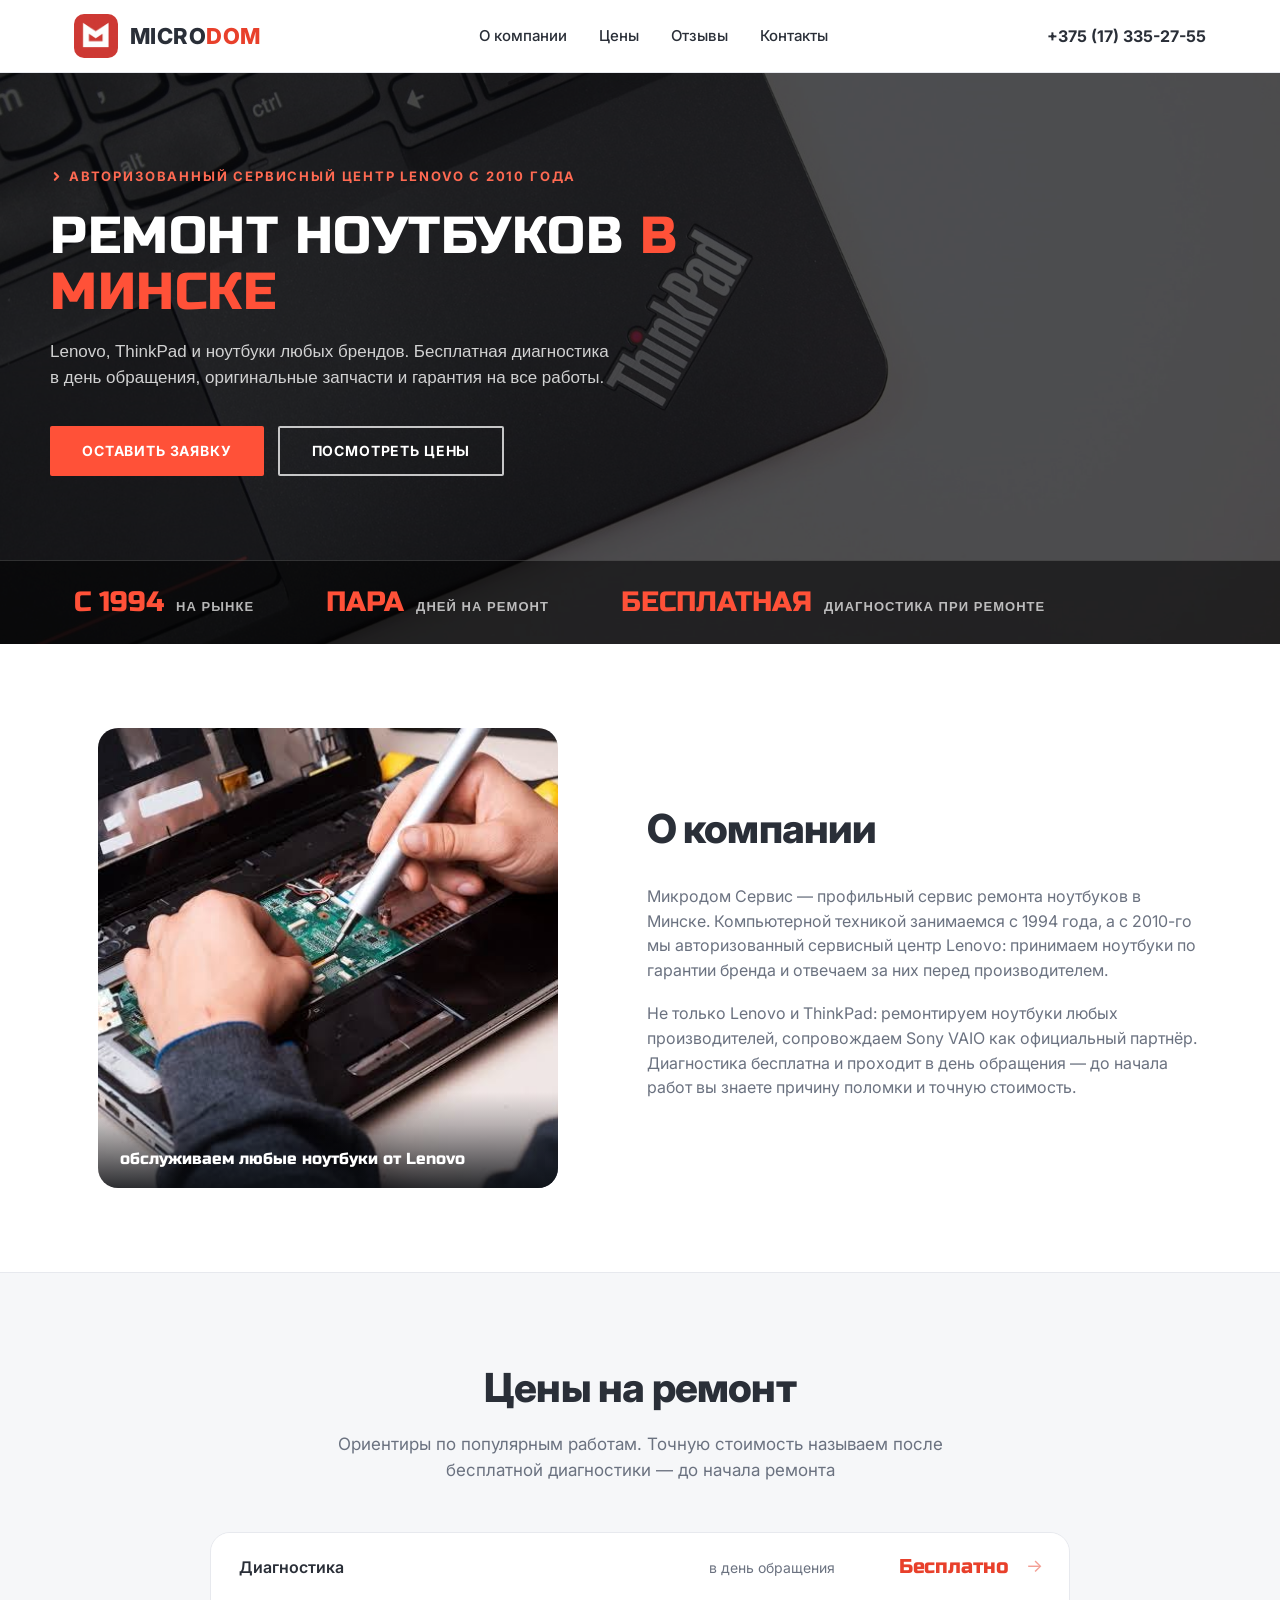
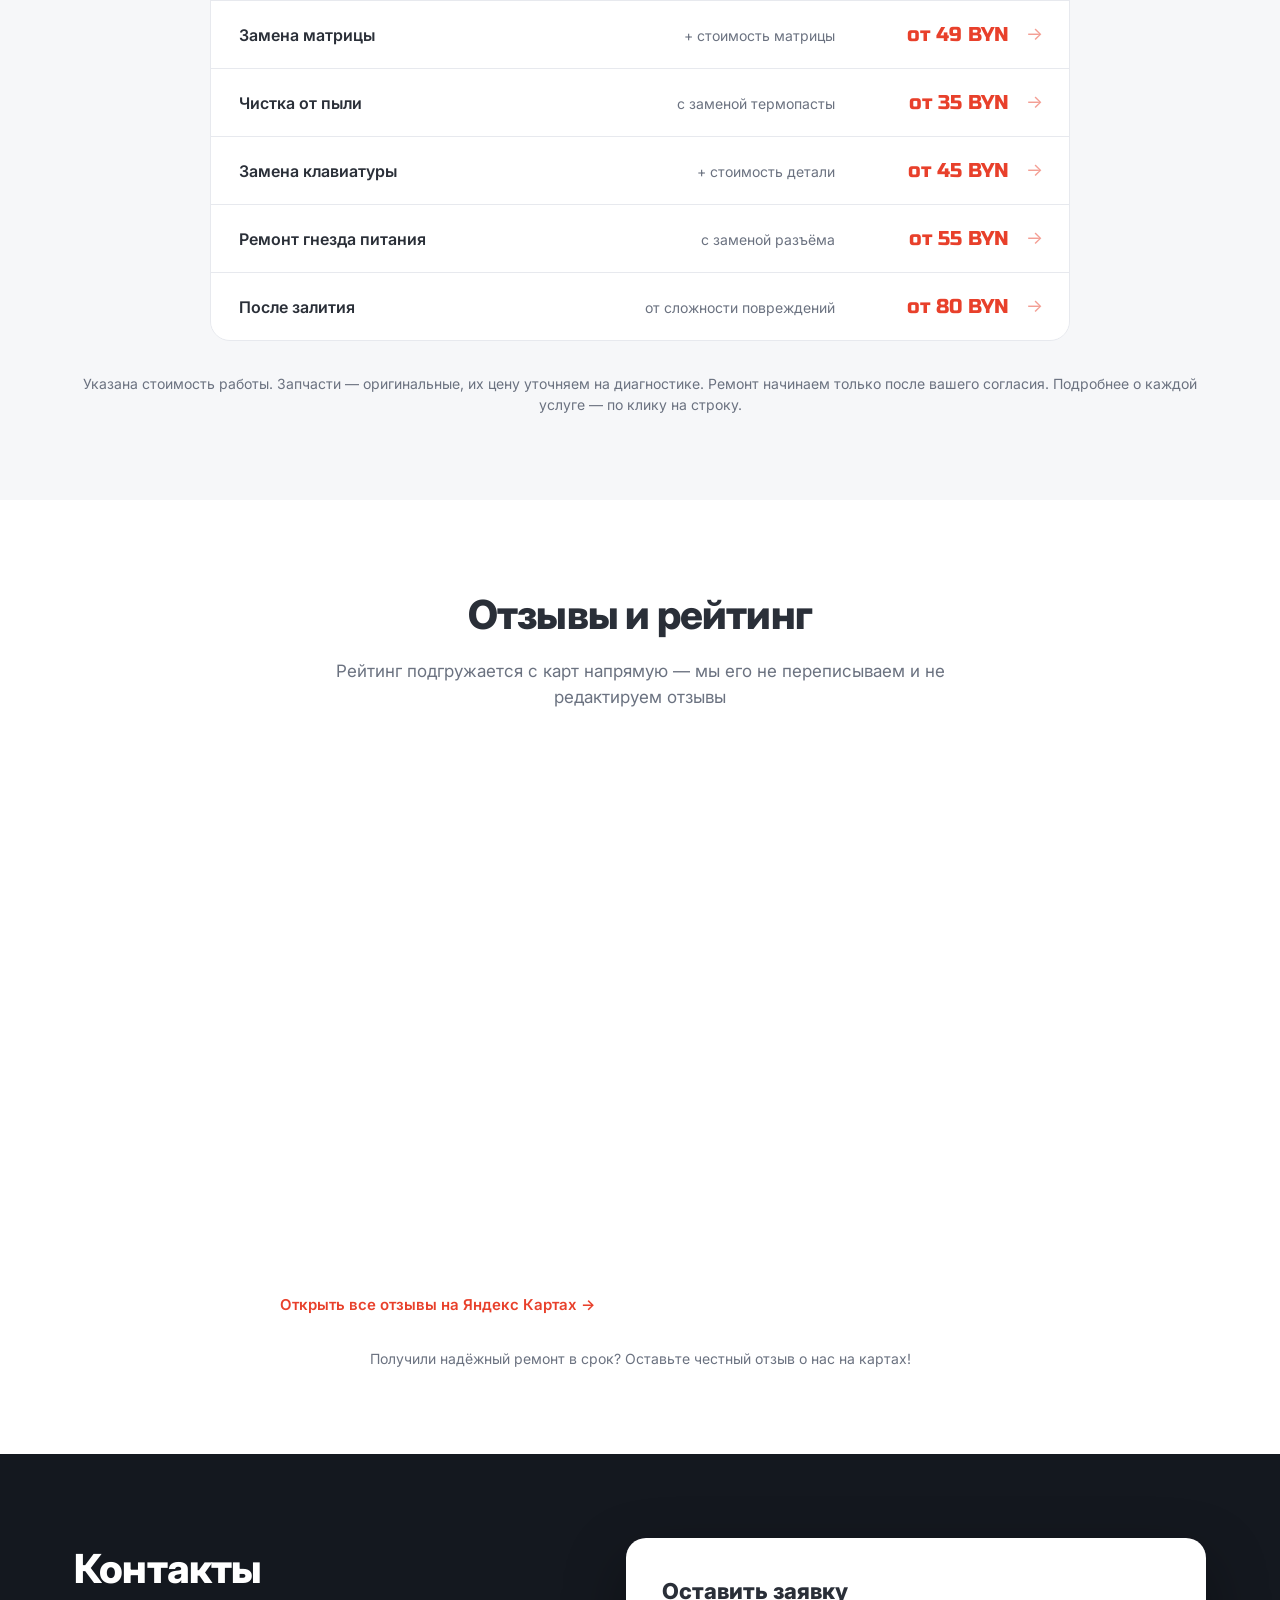
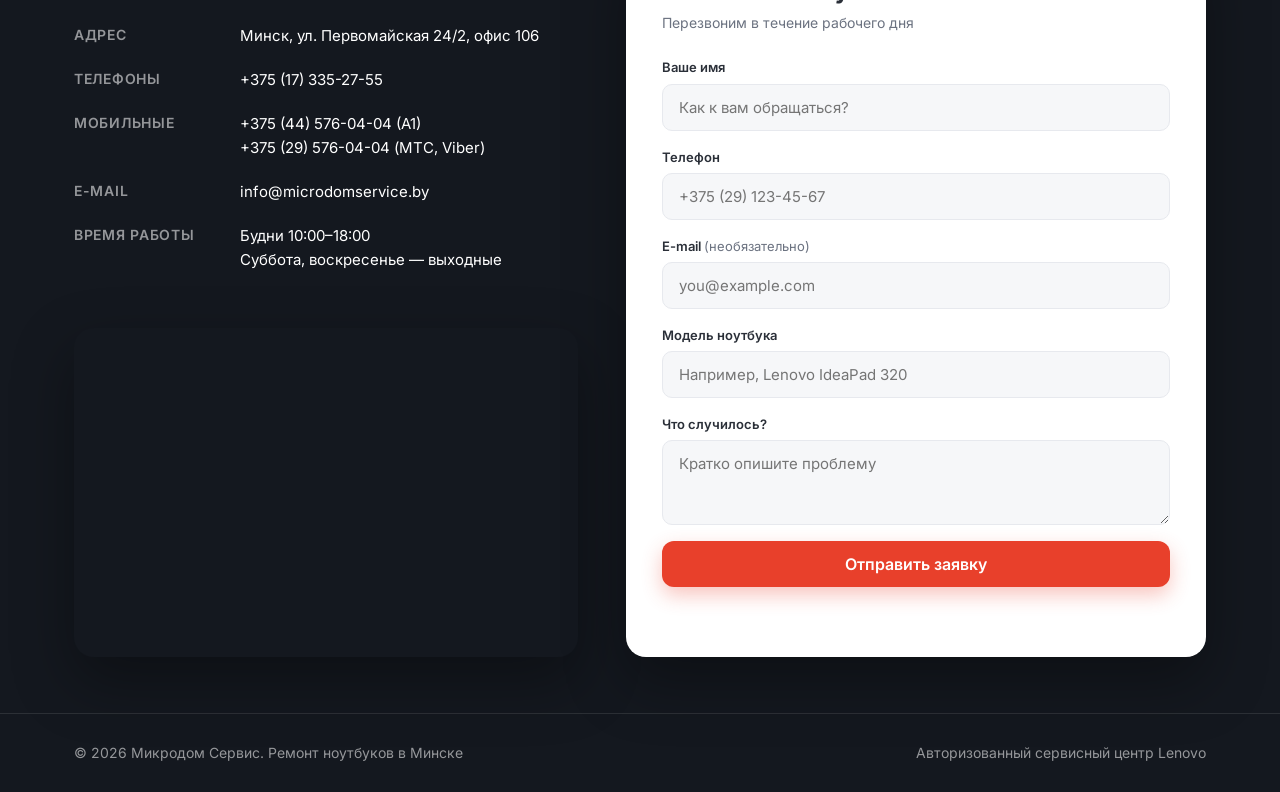
==== index.html @ 8d8ea980 "+" ====
<!DOCTYPE html>
<html lang="ru">
<head>
  <meta charset="UTF-8">
  <meta name="viewport" content="width=device-width, initial-scale=1.0">
  <link rel="icon" type="image/png" href="assets/favicon.png">
  <link rel="apple-touch-icon" href="assets/apple-touch-icon.png">
  <meta name="theme-color" content="#ffffff" media="(prefers-color-scheme: light)">
  <meta name="theme-color" content="#0d1117" media="(prefers-color-scheme: dark)">
  <title>Микродом Сервис — ремонт ноутбуков в Минске</title>
  <meta name="description" content="Ремонт ноутбуков Lenovo, ThinkPad и других брендов в Минске. Бесплатная диагностика, оригинальные запчасти, гарантия. Авторизованный сервисный центр с 1994 года.">
  <link rel="canonical" href="https://microdom.by/">

  <meta property="og:type" content="website">
  <meta property="og:site_name" content="Микродом Сервис">
  <meta property="og:title" content="Микродом Сервис — ремонт ноутбуков в Минске">
  <meta property="og:description" content="Ремонт ноутбуков Lenovo, ThinkPad и других брендов в Минске. Бесплатная диагностика день в день, оригинальные запчасти, гарантия на все работы.">
  <meta property="og:url" content="https://microdom.by/">
  <meta property="og:locale" content="ru_RU">
  <meta property="og:image" content="https://microdom.by/assets/logo.png">
  <meta property="og:image:width" content="96">
  <meta property="og:image:height" content="96">

  <meta name="twitter:card" content="summary">
  <meta name="twitter:title" content="Микродом Сервис — ремонт ноутбуков в Минске">
  <meta name="twitter:description" content="Ремонт ноутбуков Lenovo, ThinkPad и других брендов в Минске. Бесплатная диагностика день в день, оригинальные запчасти, гарантия.">
  <meta name="twitter:image" content="https://microdom.by/assets/logo.png">

  <script type="application/ld+json">
  {
    "@context": "https://schema.org",
    "@type": "LocalBusiness",
    "name": "Микродом Сервис",
    "description": "Сервисный центр по ремонту ноутбуков в Минске. Авторизованный сервисный центр Lenovo. Бесплатная диагностика, ремонт за 2-5 дней, гарантия.",
    "url": "https://microdom.by/",
    "image": "https://microdom.by/assets/logo.png",
    "telephone": "+375173352755",
    "email": "info@microdomservice.by",
    "priceRange": "BYN",
    "foundingDate": "1994",
    "address": {
      "@type": "PostalAddress",
      "streetAddress": "ул. Первомайская 24/2, офис 106",
      "addressLocality": "Минск",
      "addressCountry": "BY"
    },
    "geo": {
      "@type": "GeoCoordinates",
      "latitude": 53.9012756,
      "longitude": 27.5782718
    },
    "openingHoursSpecification": {
      "@type": "OpeningHoursSpecification",
      "dayOfWeek": ["Monday", "Tuesday", "Wednesday", "Thursday", "Friday"],
      "opens": "10:00",
      "closes": "18:00"
    },
    "sameAs": [
      "https://yandex.by/maps/org/mikrodom_servis/1077846928/",
      "https://maps.app.goo.gl/xFLjLPWkaErA9fCGA"
    ],
    "aggregateRating": {
      "@type": "AggregateRating",
      "ratingValue": "4.4",
      "reviewCount": "73"
    }
  }
  </script>

  <link rel="preconnect" href="https://fonts.googleapis.com">
  <link rel="preconnect" href="https://fonts.gstatic.com" crossorigin>
  <link href="https://fonts.googleapis.com/css2?family=Russo+One&display=swap" rel="stylesheet">
  <link href="https://fonts.googleapis.com/css2?family=Inter:wght@400;500;600;700;800&display=swap" rel="stylesheet">
  <link rel="stylesheet" href="styles.css">
</head>
<body>

<header class="header" id="header">
  <div class="container header__inner">
    <a href="#top" class="logo"><img src="assets/logo.png" alt="Микродом Сервис" class="logo__img"><span class="logo__text">MICRO<span>DOM</span></span></a>
    <nav class="nav" id="nav">
      <a href="#about" class="nav__link">О компании</a>
      <a href="#prices" class="nav__link">Цены</a>
      <a href="#reviews" class="nav__link">Отзывы</a>
      <a href="#contacts" class="nav__link">Контакты</a>
    </nav>
    <div class="header__actions">
      <a href="tel:+375173352755" class="header__phone">+375 (17) 335-27-55</a>
      <button class="burger" id="burger" aria-label="Меню">
        <span></span><span></span><span></span>
      </button>
    </div>
  </div>
</header>

<main id="top">

  <section class="hero">
    <div class="hero__band">
      <div class="container hero__inner">
        <div class="hero__content">
          <p class="hero__badge"><svg class="hero__badge-mark" viewBox="0 0 24 24" fill="none" stroke="currentColor" stroke-width="4" stroke-linecap="round" stroke-linejoin="round" aria-hidden="true"><polyline points="9 6 15 12 9 18"/></svg>Авторизованный сервисный центр Lenovo с 2010 года</p>
          <h1 class="hero__title">Ремонт ноутбуков <span>в Минске</span></h1>
          <p class="hero__subtitle">Lenovo, ThinkPad и ноутбуки любых брендов. Бесплатная диагностика в день обращения, оригинальные запчасти и гарантия на все работы.</p>
          <div class="hero__actions">
            <a href="#contacts" class="btn btn--hero-accent">Оставить заявку</a>
            <a href="#prices" class="btn btn--hero-ghost">Посмотреть цены</a>
          </div>
        </div>
      </div>
      <div class="hero__strip">
        <div class="container hero__strip-inner">
          <div class="hero__strip-item"><span>С 1994</span> на рынке</div>
          <div class="hero__strip-item"><span>ПАРА</span> дней на ремонт</div>
          <div class="hero__strip-item"><span>БЕСПЛАТНАЯ</span> диагностика при ремонте</div>
        </div>
      </div>
    </div>
  </section>

  <section class="about" id="about">
    <div class="container about__inner">
      <div class="about__visual">
        <div class="about__collage">
          <figure class="about__photo-block">
            <img class="about__photo" src="assets/master-work-2.jpg" alt="Инженер Микродом Сервис за ремонтом ноутбука" loading="lazy">
            <span class="about__badge">обслуживаем любые ноутбуки от Lenovo</span>
          </figure>
        </div>
      </div>
      <div class="about__content">
        <div class="section-head section-head--left">
          <h2 class="section-title">О компании</h2>
        </div>
        <p class="about__text">Микродом Сервис — профильный сервис ремонта ноутбуков в Минске. Компьютерной техникой занимаемся с 1994 года, а с 2010-го мы авторизованный сервисный центр Lenovo: принимаем ноутбуки по гарантии бренда и отвечаем за них перед производителем.</p>
        <p class="about__text">Не только Lenovo и ThinkPad: ремонтируем ноутбуки любых производителей, сопровождаем Sony VAIO как официальный партнёр. Диагностика бесплатна и проходит в день обращения — до начала работ вы знаете причину поломки и точную стоимость.</p>
      </div>
    </div>
  </section>

  <section class="prices" id="prices">
    <div class="container">
      <div class="section-head">
        <h2 class="section-title">Цены на ремонт</h2>
        <p class="section-subtitle">Ориентиры по популярным работам. Точную стоимость называем после бесплатной диагностики — до начала ремонта</p>
      </div>
      <div class="prices__list">
        <a class="price-row" href="services/diagnostika.html">
          <div class="price-row__name">Диагностика</div>
          <div class="price-row__note">в день обращения</div>
          <div class="price-row__price">Бесплатно</div>
        </a>
        <a class="price-row" href="services/zamena-matricy.html">
          <div class="price-row__name">Замена матрицы</div>
          <div class="price-row__note">+ стоимость матрицы</div>
          <div class="price-row__price">от 49 BYN</div>
        </a>
        <a class="price-row" href="services/chistka-ot-pyli.html">
          <div class="price-row__name">Чистка от пыли</div>
          <div class="price-row__note">с заменой термопасты</div>
          <div class="price-row__price">от 35 BYN</div>
        </a>
        <a class="price-row" href="services/zamena-klaviatury.html">
          <div class="price-row__name">Замена клавиатуры</div>
          <div class="price-row__note">+ стоимость детали</div>
          <div class="price-row__price">от 45 BYN</div>
        </a>
        <a class="price-row" href="services/remont-gnezda-pitaniya.html">
          <div class="price-row__name">Ремонт гнезда питания</div>
          <div class="price-row__note">с заменой разъёма</div>
          <div class="price-row__price">от 55 BYN</div>
        </a>
        <a class="price-row" href="services/posle-zalitiya.html">
          <div class="price-row__name">После залития</div>
          <div class="price-row__note">от сложности повреждений</div>
          <div class="price-row__price">от 80 BYN</div>
        </a>
      </div>
      <p class="prices__note">Указана стоимость работы. Запчасти — оригинальные, их цену уточняем на диагностике. Ремонт начинаем только после вашего согласия. Подробнее о каждой услуге — по клику на строку.</p>
    </div>
  </section>

  <section class="reviews" id="reviews">
    <div class="container">
      <div class="section-head">
        <h2 class="section-title">Отзывы и рейтинг</h2>
        <p class="section-subtitle">Рейтинг подгружается с карт напрямую — мы его не переписываем и не редактируем отзывы</p>
      </div>
      <div class="reviews__grid">
        <div class="reviews__live">
          <div class="reviews__scroll">
            <iframe class="reviews__widget" src="https://yandex.ru/maps-reviews-widget/1077846928?comments" title="Отзывы о Микродом Сервис на Яндекс Картах" loading="lazy" allowfullscreen></iframe>
          </div>
          <a class="reviews__widget-link" href="https://yandex.by/maps/org/mikrodom_servis/1077846928/reviews/" target="_blank" rel="noopener">Открыть все отзывы на Яндекс Картах →</a>
        </div>
      </div>
      <p class="reviews__note">Получили надёжный ремонт в срок? Оставьте честный отзыв о нас на картах!</p>
    </div>
  </section>

  <section class="contacts" id="contacts">
    <div class="container contacts__inner">
      <div class="contacts__left">
        <div class="contacts__info">
          <div class="section-head section-head--left">
            <h2 class="section-title">Контакты</h2>
          </div>
          <ul class="contacts__list">
            <li>
              <span class="contacts__label">Адрес</span>
              <span class="contacts__value">Минск, ул. Первомайская 24/2, офис 106</span>
            </li>
            <li>
              <span class="contacts__label">Телефоны</span>
              <span class="contacts__value">
                <a href="tel:+375173352755">+375 (17) 335-27-55</a>
              </span>
            </li>
            <li>
              <span class="contacts__label">Мобильные</span>
              <span class="contacts__value">
                <a href="tel:+375445760404">+375 (44) 576-04-04 (A1)</a><br>
                <a href="tel:+375295760404">+375 (29) 576-04-04 (МТС, Viber)</a>
              </span>
            </li>
            <li>
              <span class="contacts__label">E-mail</span>
              <span class="contacts__value"><a href="mailto:info@microdomservice.by">info@microdomservice.by</a></span>
            </li>
            <li>
              <span class="contacts__label">Время работы</span>
              <span class="contacts__value">Будни 10:00–18:00<br>Суббота, воскресенье — выходные</span>
            </li>
          </ul>
        </div>
        <div class="contacts__map">
          <a class="contacts__map-link" href="https://maps.app.goo.gl/xFLjLPWkaErA9fCGA" target="_blank" rel="noopener" aria-label="Открыть карту проезда в Google Картах">
            <iframe src="https://www.google.com/maps/embed?pb=!1m18!1m12!1m3!1d2350.29!2d27.5782718!3d53.9012756!2m3!1f0!2f0!3f0!3m2!1i1024!2i768!4f13.1!3m3!1m2!1s0x46dbcfb7fe70edff:0xeaccd6f70c124dbc!2s0x46dbcfb7fe70edff:0xeaccd6f70c124dbc!5e0!3m2!1sru!2sby!4v1600000000000" title="Мы на карте" loading="lazy" allowfullscreen></iframe>
          </a>
        </div>
      </div>
      <div class="contacts__form-wrap">
          <form class="contact-form" id="contactForm" novalidate>
            <h3 class="contact-form__title">Оставить заявку</h3>
            <p class="contact-form__subtitle">Перезвоним в течение рабочего дня</p>
            <input type="text" name="company" class="hp-field" tabindex="-1" autocomplete="off" aria-hidden="true">
            <label class="field">
              <span class="field__label">Ваше имя</span>
              <input class="field__input" type="text" name="name" placeholder="Как к вам обращаться?" required>
            </label>
            <label class="field">
              <span class="field__label">Телефон</span>
              <input class="field__input" type="tel" name="phone" placeholder="+375 (29) 123-45-67" required>
            </label>
            <label class="field">
              <span class="field__label">E-mail <span class="field__optional">(необязательно)</span></span>
              <input class="field__input" type="email" name="email" placeholder="you@example.com">
            </label>
            <label class="field">
              <span class="field__label">Модель ноутбука</span>
              <input class="field__input" type="text" name="device" placeholder="Например, Lenovo IdeaPad 320">
            </label>
            <label class="field">
              <span class="field__label">Что случилось?</span>
              <textarea class="field__input" name="message" rows="3" placeholder="Кратко опишите проблему"></textarea>
            </label>
            <button class="btn btn--accent btn--full" type="submit">Отправить заявку</button>
            <p class="contact-form__status" id="formStatus"></p>
          </form>
      </div>
    </div>
  </section>

</main>

<footer class="footer">
  <div class="container footer__inner">
    <span class="footer__copy">© 2026 Микродом Сервис. Ремонт ноутбуков в Минске</span>
    <span class="footer__meta">Авторизованный сервисный центр Lenovo</span>
  </div>
</footer>

<script src="script.js"></script>
</body>
</html>
---- styles.css ----
* {
  margin: 0;
  padding: 0;
  box-sizing: border-box;
}

:root {
  --accent: #e8402b;
  --accent-dark: #c8331f;
  --deep: #14181f;
  --dark: #2a2f38;
  --text: #2a2f38;
  --muted: #6b7280;
  --bg: #ffffff;
  --bg-soft: #f6f7f9;
  --card: #ffffff;
  --header-bg: rgba(255, 255, 255, 0.92);
  --line: #e7e9ee;
  --radius: 14px;
  --radius-lg: 20px;
  --shadow: 0 10px 30px rgba(20, 24, 31, 0.08);
  --font: 'Inter', system-ui, -apple-system, 'Segoe UI', Roboto, sans-serif;
  color-scheme: light;
}

html {
  scroll-behavior: smooth;
  scroll-padding-top: 88px;
}

body {
  font-family: var(--font);
  color: var(--text);
  background: var(--bg);
  line-height: 1.55;
  -webkit-font-smoothing: antialiased;
}

img {
  max-width: 100%;
  display: block;
}

a {
  color: inherit;
  text-decoration: none;
}

.container {
  max-width: 1180px;
  margin: 0 auto;
  padding: 0 24px;
}

/* ===== Header ===== */
.header {
  position: sticky;
  top: 0;
  z-index: 100;
  background: var(--header-bg);
  backdrop-filter: blur(10px);
  border-bottom: 1px solid var(--line);
}

.header__inner {
  display: flex;
  align-items: center;
  justify-content: space-between;
  height: 72px;
  gap: 24px;
}

.logo {
  display: inline-flex;
  align-items: center;
  gap: 12px;
}

.logo__text {
  display: block;
  font-size: 22px;
  font-weight: 800;
  line-height: 44px;
  height: 44px;
  letter-spacing: 0.02em;
  color: var(--dark);
}

.logo__text span {
  color: var(--accent);
}

.logo__img {
  width: 44px;
  height: 44px;
  border-radius: 10px;
}

.nav {
  display: flex;
  gap: 32px;
}

.nav__link {
  font-weight: 500;
  font-size: 15px;
  color: var(--text);
  transition: color 0.2s;
}

.nav__link:hover {
  color: var(--accent);
}

.header__actions {
  display: flex;
  align-items: center;
  gap: 20px;
}

.header__phone {
  font-weight: 700;
  font-size: 16px;
  color: var(--dark);
  white-space: nowrap;
  transition: color 0.2s;
}

.header__phone:hover {
  color: var(--accent);
}

.burger {
  display: none;
  flex-direction: column;
  gap: 5px;
  background: none;
  border: 0;
  cursor: pointer;
  padding: 6px;
}

.burger span {
  width: 24px;
  height: 2px;
  background: var(--dark);
  border-radius: 2px;
  transition: transform 0.2s, opacity 0.2s;
}

/* ===== Buttons ===== */
.btn {
  display: inline-flex;
  align-items: center;
  justify-content: center;
  gap: 8px;
  font-weight: 600;
  font-size: 16px;
  line-height: 1;
  padding: 15px 28px;
  border-radius: 12px;
  border: 0;
  cursor: pointer;
  transition: background 0.2s, transform 0.15s, box-shadow 0.2s;
  font-family: var(--font);
}

.btn--accent {
  background: var(--accent);
  color: #fff;
  box-shadow: 0 8px 20px rgba(232, 64, 43, 0.3);
}

.btn--accent:hover {
  background: var(--accent-dark);
  transform: translateY(-1px);
}

.btn--ghost {
  background: transparent;
  color: var(--dark);
  border: 2px solid var(--line);
}

.btn--ghost:hover {
  border-color: var(--dark);
}

.btn--full {
  width: 100%;
}

/* ===== Hero ===== */
.hero {
  background: #10141a;
}

.hero__band {
  position: relative;
  background-image: url('assets/hero-thinkpad.jpg');
  background-size: cover;
  background-position: center;
}

.hero__band::before {
  content: '';
  position: absolute;
  inset: 0;
  background: rgba(9, 11, 15, 0.72);
}

.hero__inner {
  position: relative;
  padding: 92px 0 84px;
}

.hero__content {
  max-width: 660px;
}

.hero__badge-mark {
  width: 13px;
  height: 13px;
  flex-shrink: 0;
  margin-right: 6px;
}

.hero__badge {
  display: inline-flex;
  align-items: center;
  text-transform: uppercase;
  letter-spacing: 0.14em;
  font-size: 13px;
  font-weight: 700;
  color: #ff6a52;
  margin-bottom: 22px;
}

.hero__title {
  font-family: 'Russo One', Arial, sans-serif;
  font-weight: 400;
  text-transform: uppercase;
  font-size: clamp(34px, 4.6vw, 52px);
  letter-spacing: 0.01em;
  line-height: 1.08;
  color: #fff;
  margin-bottom: 18px;
}

.hero__title span {
  color: #ff5138;
}

.hero__subtitle {
  font-family: Arial, Helvetica, sans-serif;
  font-size: 17px;
  line-height: 1.55;
  color: rgba(255, 255, 255, 0.8);
  max-width: 560px;
  margin-bottom: 34px;
}

.hero__actions {
  display: flex;
  gap: 14px;
  flex-wrap: wrap;
}

.btn--hero-accent {
  background: #ff5138;
  color: #fff;
  border-radius: 2px;
  box-shadow: none;
  font-weight: 700;
  text-transform: uppercase;
  letter-spacing: 0.06em;
  font-size: 14px;
  padding: 16px 32px;
}

.btn--hero-accent:hover {
  background: #e5402a;
  transform: none;
}

.btn--hero-ghost {
  background: transparent;
  color: #fff;
  border: 2px solid rgba(255, 255, 255, 0.75);
  border-radius: 2px;
  font-weight: 700;
  text-transform: uppercase;
  letter-spacing: 0.06em;
  font-size: 14px;
  padding: 16px 32px;
}

.btn--hero-ghost:hover {
  border-color: #fff;
  background: rgba(255, 255, 255, 0.1);
  transform: none;
}

.hero__strip {
  position: relative;
  background: rgba(0, 0, 0, 0.55);
  border-top: 1px solid rgba(255, 255, 255, 0.16);
}

.hero__strip-inner {
  display: flex;
  align-items: center;
  gap: 72px;
  padding: 20px 24px;
}

.hero__strip-item {
  font-family: Arial, Helvetica, sans-serif;
  display: flex;
  align-items: baseline;
  gap: 12px;
  text-transform: uppercase;
  letter-spacing: 0.08em;
  font-size: 13px;
  font-weight: 700;
  color: rgba(255, 255, 255, 0.7);
}

.hero__strip-item span {
  font-family: 'Russo One', Arial, sans-serif;
  font-weight: 400;
  font-size: 28px;
  letter-spacing: 0;
  color: #ff5138;
}

/* ===== Section head ===== */
.section-head {
  text-align: center;
  max-width: 640px;
  margin: 0 auto 48px;
}

.section-head--left {
  text-align: left;
  margin: 0 0 24px;
}

.section-title {
  font-size: clamp(28px, 4vw, 40px);
  font-weight: 800;
  letter-spacing: -0.02em;
  color: var(--dark);
  margin-bottom: 12px;
}

.section-subtitle {
  font-size: 17px;
  color: var(--muted);
}

/* ===== Prices ===== */
.prices {
  padding: 84px 0;
  background: var(--bg-soft);
  border-top: 1px solid var(--line);
}

.prices__list {
  max-width: 860px;
  margin: 0 auto;
  border: 1px solid var(--line);
  border-radius: var(--radius-lg);
  overflow: hidden;
}

.price-row {
  position: relative;
  display: grid;
  grid-template-columns: 1fr auto 150px;
  align-items: baseline;
  gap: 24px;
  padding: 18px 60px 18px 28px;
  background: var(--card);
  color: inherit;
  transition: background 0.2s, border-color 0.2s;
}

.price-row::after {
  content: '→';
  position: absolute;
  right: 26px;
  top: 50%;
  transform: translateY(-50%);
  font-size: 18px;
  color: var(--accent);
  opacity: 0.5;
  transition: opacity 0.2s, transform 0.2s;
}

.price-row + .price-row {
  border-top: 1px solid var(--line);
}

.price-row:hover {
  background: var(--bg-soft);
}

.price-row:hover .price-row__name {
  color: var(--accent);
}

.price-row:hover::after {
  opacity: 1;
  transform: translate(3px, -50%);
}

.price-row__name {
  font-size: 16px;
  font-weight: 600;
  color: var(--dark);
}

.price-row__note {
  font-size: 14px;
  color: var(--muted);
  text-align: right;
}

.price-row__price {
  font-family: 'Russo One', Arial, sans-serif;
  font-weight: 400;
  font-size: 20px;
  color: var(--accent);
  letter-spacing: -0.01em;
  text-align: right;
  white-space: nowrap;
}

.prices__note {
  text-align: center;
  font-size: 14px;
  color: var(--muted);
  margin-top: 32px;
}

/* ===== About ===== */
.about {
  padding: 84px 0;
}

.about__inner {
  display: grid;
  grid-template-columns: 1fr 1.1fr;
  gap: 64px;
  align-items: center;
}

.about__visual {
  display: flex;
  justify-content: center;
}

.about__collage {
  display: grid;
  width: 100%;
  max-width: 460px;
}

.about__photo-block {
  position: relative;
  margin: 0;
  border-radius: var(--radius-lg);
  overflow: hidden;
}

.about__photo {
  width: 100%;
  height: 460px;
  object-fit: cover;
  display: block;
  filter: saturate(0.88) contrast(1.04);
}

.about__badge {
  position: absolute;
  left: 0;
  right: 0;
  bottom: 0;
  z-index: 1;
  padding: 56px 22px 18px;
  color: #fff;
  font-family: 'Russo One', Arial, sans-serif;
  font-weight: 400;
  font-size: 16px;
  line-height: 1.35;
  background: linear-gradient(to top, rgba(9, 12, 16, 0.85), rgba(9, 12, 16, 0.25) 65%, rgba(9, 12, 16, 0));
  pointer-events: none;
}

.about__content {
  min-width: 0;
}

.about__text {
  font-size: 16px;
  color: var(--muted);
  margin-bottom: 18px;
}

/* ===== Service pages ===== */
.srv {
  padding: 56px 0 96px;
}

.srv-breadcrumb {
  font-size: 14px;
  color: var(--muted);
  margin-bottom: 32px;
}

.srv-breadcrumb a {
  color: var(--accent);
  font-weight: 500;
}

.srv-breadcrumb a:hover {
  text-decoration: underline;
}

.srv-head {
  max-width: 720px;
  margin-bottom: 44px;
}

.srv-kicker {
  text-transform: uppercase;
  letter-spacing: 0.12em;
  font-size: 13px;
  font-weight: 700;
  color: var(--accent);
  margin-bottom: 14px;
}

.srv-title {
  font-size: clamp(30px, 4vw, 44px);
  font-weight: 800;
  letter-spacing: -0.02em;
  line-height: 1.15;
  color: var(--dark);
  margin-bottom: 14px;
}

.srv-lead {
  font-size: 17px;
  color: var(--muted);
  line-height: 1.6;
}

.srv-grid {
  display: grid;
  grid-template-columns: 1fr 340px;
  gap: 48px;
  align-items: start;
}

.srv-main {
  min-width: 0;
}

.srv-section {
  margin-bottom: 44px;
}

.srv-section__title {
  font-size: 24px;
  font-weight: 700;
  color: var(--dark);
  margin-bottom: 18px;
}

.srv-list {
  list-style: none;
  display: grid;
  gap: 12px;
}

.srv-list li {
  position: relative;
  padding-left: 30px;
  font-size: 15px;
  color: var(--text);
  line-height: 1.5;
}

.srv-list li::before {
  content: '✓';
  position: absolute;
  left: 0;
  top: 0;
  color: var(--accent);
  font-weight: 800;
}

.srv-steps {
  list-style: none;
  counter-reset: srv;
}

.srv-steps li {
  counter-increment: srv;
  position: relative;
  padding-left: 64px;
  margin-bottom: 22px;
}

.srv-steps li::before {
  content: counter(srv);
  position: absolute;
  left: 0;
  top: 0;
  width: 44px;
  height: 44px;
  border-radius: 50%;
  background: var(--accent);
  color: #fff;
  font-family: 'Russo One', Arial, sans-serif;
  font-weight: 400;
  font-size: 18px;
  display: flex;
  align-items: center;
  justify-content: center;
}

.srv-steps strong {
  display: block;
  font-size: 16px;
  font-weight: 700;
  color: var(--dark);
  margin-bottom: 4px;
}

.srv-steps p {
  font-size: 15px;
  color: var(--muted);
  line-height: 1.55;
}

.srv-times {
  display: grid;
  gap: 12px;
}

.srv-time {
  display: flex;
  justify-content: space-between;
  align-items: baseline;
  gap: 24px;
  background: var(--bg-soft);
  border: 1px solid var(--line);
  border-radius: var(--radius);
  padding: 16px 20px;
}

.srv-time__label {
  font-size: 14px;
  color: var(--muted);
  font-weight: 600;
}

.srv-time__value {
  font-size: 15px;
  font-weight: 600;
  color: var(--dark);
  text-align: right;
}

.srv-side {
  display: flex;
  flex-direction: column;
  gap: 18px;
  position: sticky;
  top: 96px;
}

.srv-box {
  background: var(--card);
  border: 1px solid var(--line);
  border-radius: var(--radius-lg);
  padding: 26px;
}

.srv-price-label {
  font-size: 12px;
  font-weight: 600;
  text-transform: uppercase;
  letter-spacing: 0.06em;
  color: var(--muted);
}

.srv-price {
  font-family: 'Russo One', Arial, sans-serif;
  font-weight: 400;
  font-size: 40px;
  color: var(--accent);
  margin: 8px 0;
  letter-spacing: -0.02em;
}

.srv-price-note {
  font-size: 13px;
  color: var(--muted);
}

.srv-box__title {
  font-size: 16px;
  font-weight: 700;
  color: var(--dark);
  margin-bottom: 12px;
}

.srv-box__list {
  list-style: none;
  display: grid;
  gap: 10px;
}

.srv-box__list li {
  position: relative;
  padding-left: 20px;
  font-size: 14px;
  color: var(--muted);
  line-height: 1.45;
}

.srv-box__list li::before {
  content: '—';
  position: absolute;
  left: 0;
  top: 0;
  color: var(--accent);
  font-weight: 700;
}

/* ===== Reviews ===== */
.reviews {
  padding: 84px 0;
}

.reviews__grid {
  display: grid;
  gap: 24px;
  max-width: 720px;
  margin: 0 auto;
  align-items: stretch;
}

.reviews__live {
  display: flex;
  flex-direction: column;
  gap: 14px;
}

.reviews__scroll {
  height: 520px;
  overflow-y: auto;
  border-radius: var(--radius-lg);
  background: var(--card);
  -webkit-overflow-scrolling: touch;
  scrollbar-width: thin;
  scrollbar-color: rgba(107, 114, 128, 0.5) transparent;
}

.reviews__widget {
  display: block;
  width: 100%;
  height: 1100px;
  border: 0;
  margin: 0;
}

@media (prefers-color-scheme: dark) {
  .reviews__widget {
    filter: invert(0.92) hue-rotate(180deg);
  }
}

.reviews__widget-link {
  font-size: 15px;
  font-weight: 600;
  color: var(--accent);
}

.reviews__widget-link:hover {
  text-decoration: underline;
}

.reviews__note {
  text-align: center;
  font-size: 14px;
  color: var(--muted);
  margin-top: 32px;
}

/* ===== Contacts ===== */
.contacts {
  padding: 84px 0 56px;
  background: var(--deep);
  color: #fff;
}

.contacts__inner {
  display: grid;
  grid-template-columns: 1fr 1.15fr;
  gap: 48px;
  align-items: stretch;
}

.contacts__left {
  display: flex;
  flex-direction: column;
  gap: 24px;
  min-width: 0;
}

.contacts__map {
  flex: 1;
  border-radius: var(--radius-lg);
  overflow: hidden;
  box-shadow: 0 24px 60px rgba(0, 0, 0, 0.35);
  min-height: 260px;
}

.contacts__map-link {
  display: block;
  width: 100%;
  height: 100%;
}

.contacts__map-link iframe {
  display: block;
  width: 100%;
  height: 100%;
  border: 0;
}

.contacts .section-title {
  color: #fff;
}

.contacts__list {
  list-style: none;
  display: grid;
  gap: 20px;
  margin-bottom: 32px;
}

.contacts__list li {
  display: grid;
  grid-template-columns: 150px 1fr;
  gap: 16px;
}

.contacts__label {
  color: rgba(255, 255, 255, 0.55);
  font-size: 14px;
  font-weight: 600;
  text-transform: uppercase;
  letter-spacing: 0.05em;
}

.contacts__value {
  font-size: 15px;
  line-height: 1.6;
}

.contacts__value a {
  color: #fff;
  transition: color 0.2s;
}

.contacts__value a:hover {
  color: #ffb09f;
}

.contacts .btn--ghost {
  color: #fff;
  border-color: rgba(255, 255, 255, 0.3);
}

.contacts .btn--ghost:hover {
  border-color: #fff;
}

/* ===== Contact form ===== */
.contacts__form-wrap {
  background: var(--card);
  border-radius: var(--radius-lg);
  padding: 36px;
  color: var(--text);
  box-shadow: 0 24px 60px rgba(0, 0, 0, 0.35);
}

.contact-form__title {
  font-size: 22px;
  font-weight: 800;
  color: var(--dark);
  margin-bottom: 4px;
}

.contact-form__subtitle {
  font-size: 14px;
  color: var(--muted);
  margin-bottom: 24px;
}

.field {
  display: block;
  margin-bottom: 16px;
}

.field__label {
  display: block;
  font-size: 13px;
  font-weight: 600;
  color: var(--dark);
  margin-bottom: 6px;
}

.field__input {
  display: block;
  width: 100%;
  font-family: var(--font);
  font-size: 15px;
  padding: 13px 16px;
  border: 1px solid var(--line);
  border-radius: 10px;
  background: var(--bg-soft);
  transition: border-color 0.2s, background 0.2s;
  resize: vertical;
}

.field__input:focus {
  outline: none;
  border-color: var(--accent);
  background: #fff;
}

.field__optional {
  color: var(--muted);
  font-weight: 400;
}

.field__input--invalid {
  border-color: var(--accent);
  background: rgba(232, 64, 43, 0.05);
}

/* Honeypot: скрыто от людей, видно ботам */
.hp-field {
  position: absolute !important;
  left: -9999px !important;
  width: 1px;
  height: 1px;
  opacity: 0;
  pointer-events: none;
}

.contact-form__status {
  margin-top: 14px;
  font-size: 14px;
  font-weight: 600;
  min-height: 20px;
}

.contact-form__status.ok {
  color: #16a34a;
}

.contact-form__status.err {
  color: var(--accent);
}

/* ===== Footer ===== */
.footer {
  border-top: 1px solid rgba(255, 255, 255, 0.1);
  padding: 28px 0;
  background: var(--deep);
}

.footer__inner {
  display: flex;
  justify-content: space-between;
  align-items: center;
  gap: 16px;
  flex-wrap: wrap;
}

.footer__copy {
  font-size: 14px;
  color: rgba(255, 255, 255, 0.55);
}

.footer__meta {
  font-size: 14px;
  color: rgba(255, 255, 255, 0.55);
}

/* ===== Mobile nav ===== */
@media (max-width: 900px) {
  .nav {
    position: fixed;
    top: 72px;
    left: 0;
    right: 0;
    flex-direction: column;
    align-items: center;
    gap: 0;
    background: var(--card);
    border-bottom: 1px solid var(--line);
    padding: 12px 0 20px;
    transform: translateY(-16px);
    opacity: 0;
    pointer-events: none;
    transition: opacity 0.2s, transform 0.2s;
    box-shadow: 0 20px 40px rgba(20, 24, 31, 0.1);
  }

  .nav.open {
    opacity: 1;
    transform: translateY(0);
    pointer-events: auto;
  }

  .nav__link {
    padding: 12px 24px;
    font-size: 17px;
    width: 100%;
    text-align: center;
  }

  .burger {
    display: flex;
  }

  .burger.active span:nth-child(1) {
    transform: translateY(7px) rotate(45deg);
  }

  .burger.active span:nth-child(2) {
    opacity: 0;
  }

  .burger.active span:nth-child(3) {
    transform: translateY(-7px) rotate(-45deg);
  }
}

/* ===== Responsive ===== */
@media (max-width: 1200px) {
  .hero__inner {
    padding: 76px 0 68px;
  }

  .hero__strip-inner {
    gap: 44px;
  }
}

@media (max-width: 1024px) {
  .hero__title {
    font-size: clamp(30px, 5vw, 46px);
  }

  .hero__subtitle {
    font-size: 16px;
  }
}

@media (max-width: 900px) {
  .hero__badge {
    font-size: 12px;
    letter-spacing: 0.1em;
  }

  .hero__strip-item {
    font-size: 12px;
  }

  .contacts__list {
    grid-template-columns: 150px 1fr;
  }
}

@media (max-width: 768px) {
  .header__phone {
    display: none;
  }

  .header__inner {
    height: 64px;
  }

  .nav {
    top: 64px;
  }

  .about__inner,
  .contacts__inner {
    grid-template-columns: 1fr;
    gap: 36px;
  }

  .srv-grid {
    grid-template-columns: 1fr;
  }

  .srv {
    padding: 40px 0 64px;
  }

  .srv-side {
    position: static;
  }

  .about__collage {
    max-width: 540px;
  }

  .contacts__map-link iframe {
    height: 300px;
  }

  .hero__inner {
    padding: 56px 0 48px;
  }

  .hero__badge {
    margin-bottom: 18px;
  }

  .hero__title {
    font-size: clamp(28px, 6.5vw, 42px);
    line-height: 1.15;
  }

  .hero__strip-inner {
    flex-wrap: wrap;
    justify-content: center;
    gap: 14px 36px;
    padding: 14px 16px;
  }

  .hero__strip-item {
    letter-spacing: 0.05em;
  }

  .contacts__list li {
    grid-template-columns: 1fr;
    gap: 4px;
  }

  .prices,
  .about,
  .reviews,
  .contacts {
    padding-top: 56px;
    padding-bottom: 56px;
  }

  .section-head {
    margin-bottom: 32px;
  }

  .footer__inner {
    flex-direction: column;
    align-items: center;
    text-align: center;
    gap: 8px;
  }
}

@media (max-width: 600px) {
  .nav {
    top: 60px;
  }

  .logo__img {
    width: 36px;
    height: 36px;
  }

  .logo__text {
    font-size: 19px;
    height: 36px;
    line-height: 36px;
  }

  .header__inner {
    height: 60px;
    gap: 12px;
  }

  .burger span {
    width: 22px;
  }

  .container {
    padding: 0 16px;
  }

  .hero__inner {
    padding: 44px 0 40px;
  }

  .hero__badge {
    flex-wrap: wrap;
    font-size: 11px;
    letter-spacing: 0.06em;
    line-height: 1.4;
  }

  .hero__badge-mark {
    width: 11px;
    height: 11px;
  }

  .hero__title {
    font-size: clamp(24px, 7.5vw, 34px);
    letter-spacing: 0;
  }

  .hero__subtitle {
    font-size: 15px;
    margin-bottom: 26px;
  }

  .hero__actions {
    flex-direction: column;
    gap: 12px;
  }

  .hero__actions .btn {
    width: 100%;
  }

  .hero__strip-inner {
    flex-direction: column;
    align-items: flex-start;
    gap: 10px;
    padding: 16px;
  }

  .hero__strip-item {
    font-size: 12px;
  }

  .hero__strip-item span {
    font-size: 24px;
  }

  .field__input {
    font-size: 16px;
  }

  .price-row {
    grid-template-columns: 1fr auto;
    gap: 8px 16px;
    padding: 16px 48px 16px 20px;
  }

  .price-row__note {
    grid-column: 1 / -1;
    text-align: left;
  }

  .price-row__price {
    font-size: 18px;
  }

  .srv-time {
    flex-direction: column;
    gap: 4px;
  }

  .srv-time__value {
    text-align: left;
  }

  .reviews__scroll {
    height: 440px;
  }

  .about__photo {
    height: 320px;
  }

  .contacts__form-wrap {
    padding: 24px 20px;
  }
}

@media (max-width: 480px) {

  .btn {
    width: 100%;
  }

  .section-title {
    font-size: 26px;
  }

  .contacts__list {
    gap: 16px;
  }
}

/* ===== Dark theme (auto, follows system) ===== */
@media (prefers-color-scheme: dark) {
  :root {
    --deep: #0d1117;
    --dark: #e6e9ef;
    --text: #c9d1d9;
    --muted: #8b95a3;
    --bg: #0d1117;
    --bg-soft: #151b23;
    --card: #161d27;
    --header-bg: rgba(13, 17, 23, 0.9);
    --line: #242d3a;
    --shadow: 0 10px 30px rgba(0, 0, 0, 0.4);
    color-scheme: dark;
  }

  .field__input {
    background: var(--bg-soft);
  }

  .contacts .btn--ghost {
    border-color: rgba(255, 255, 255, 0.25);
  }
}
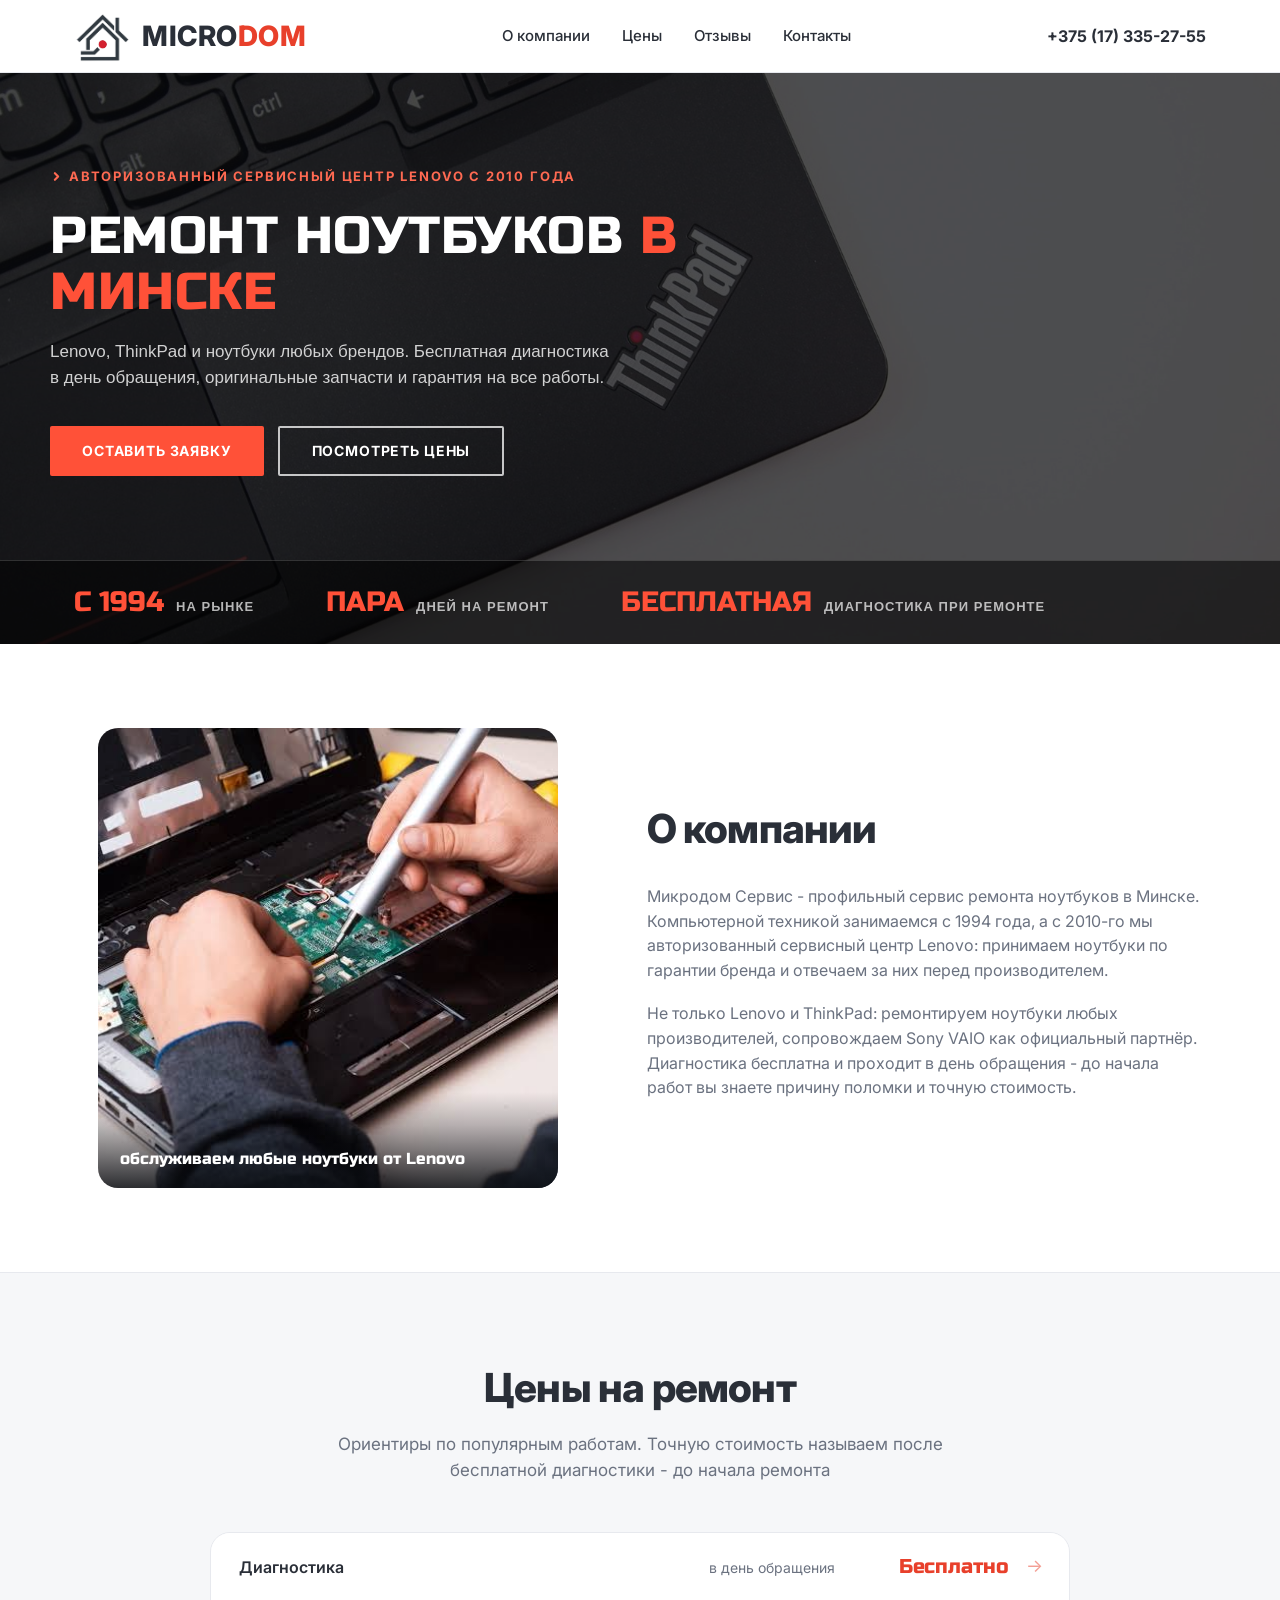
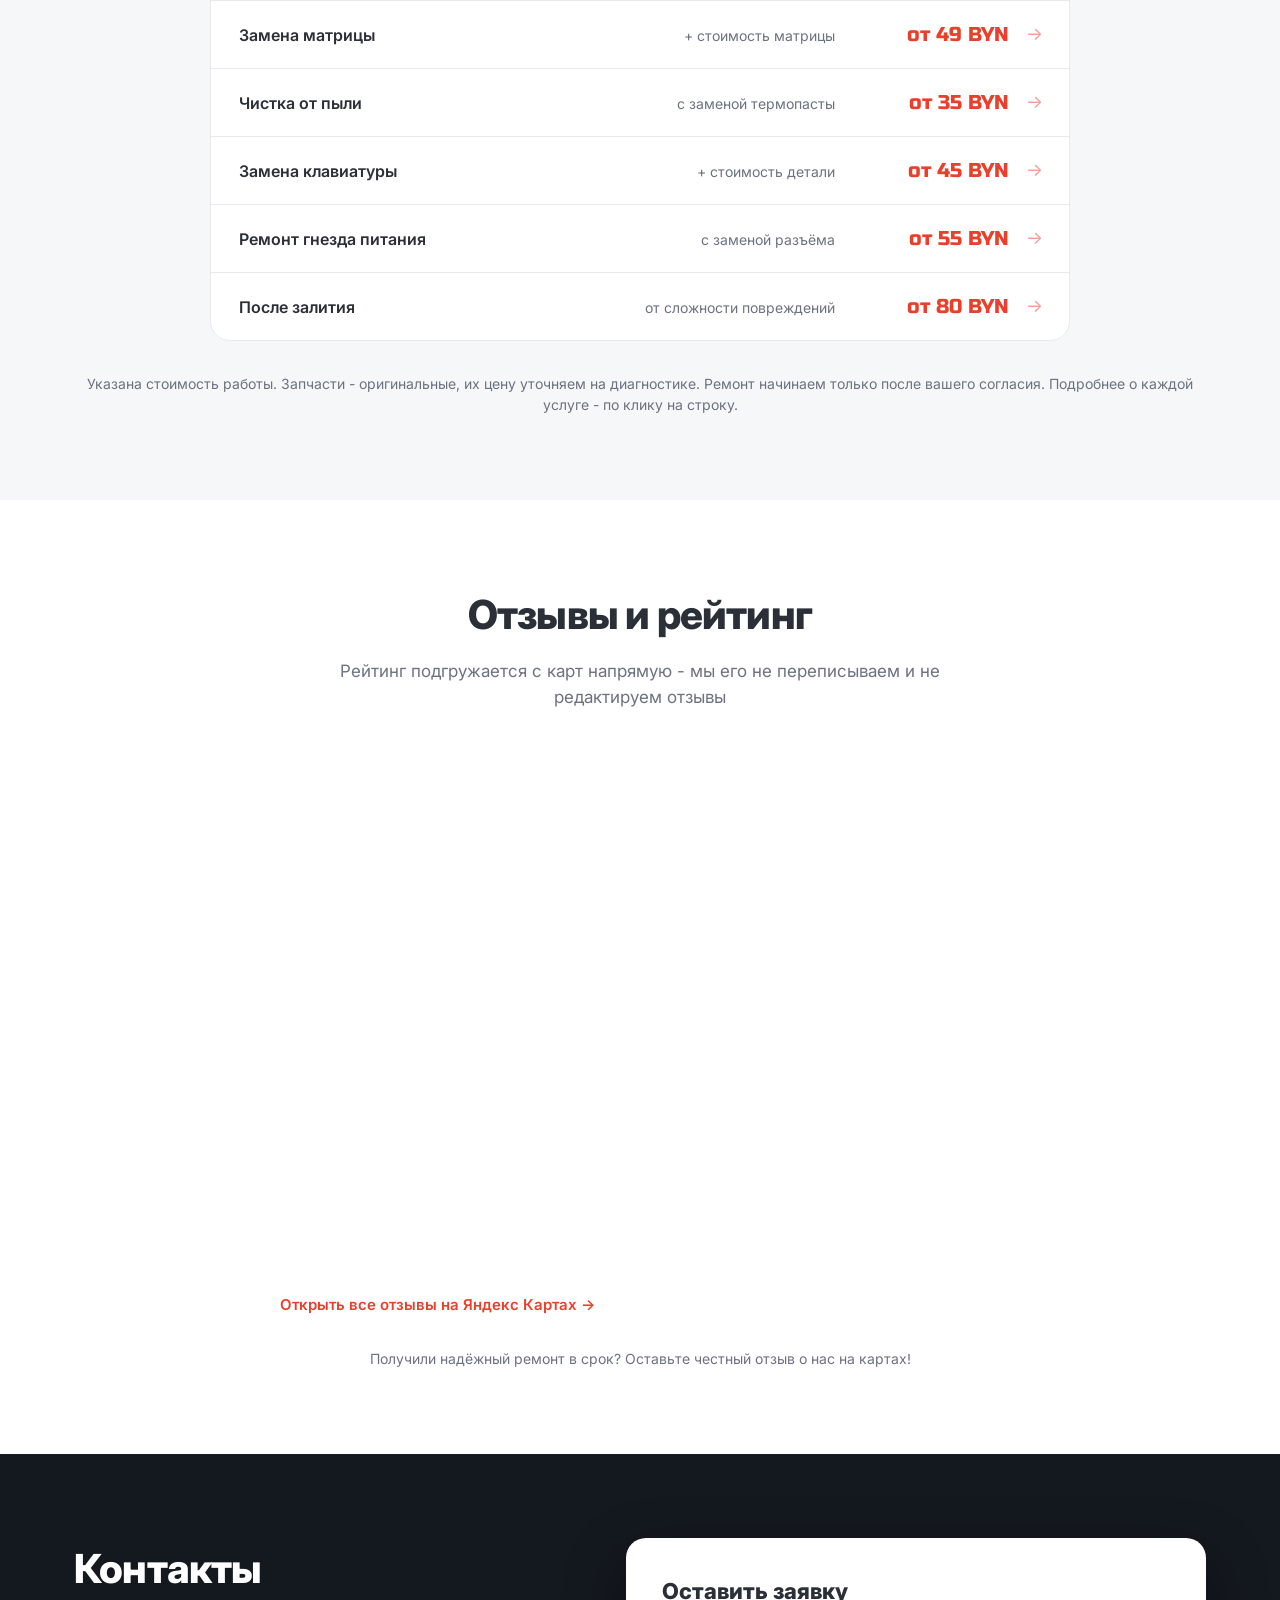
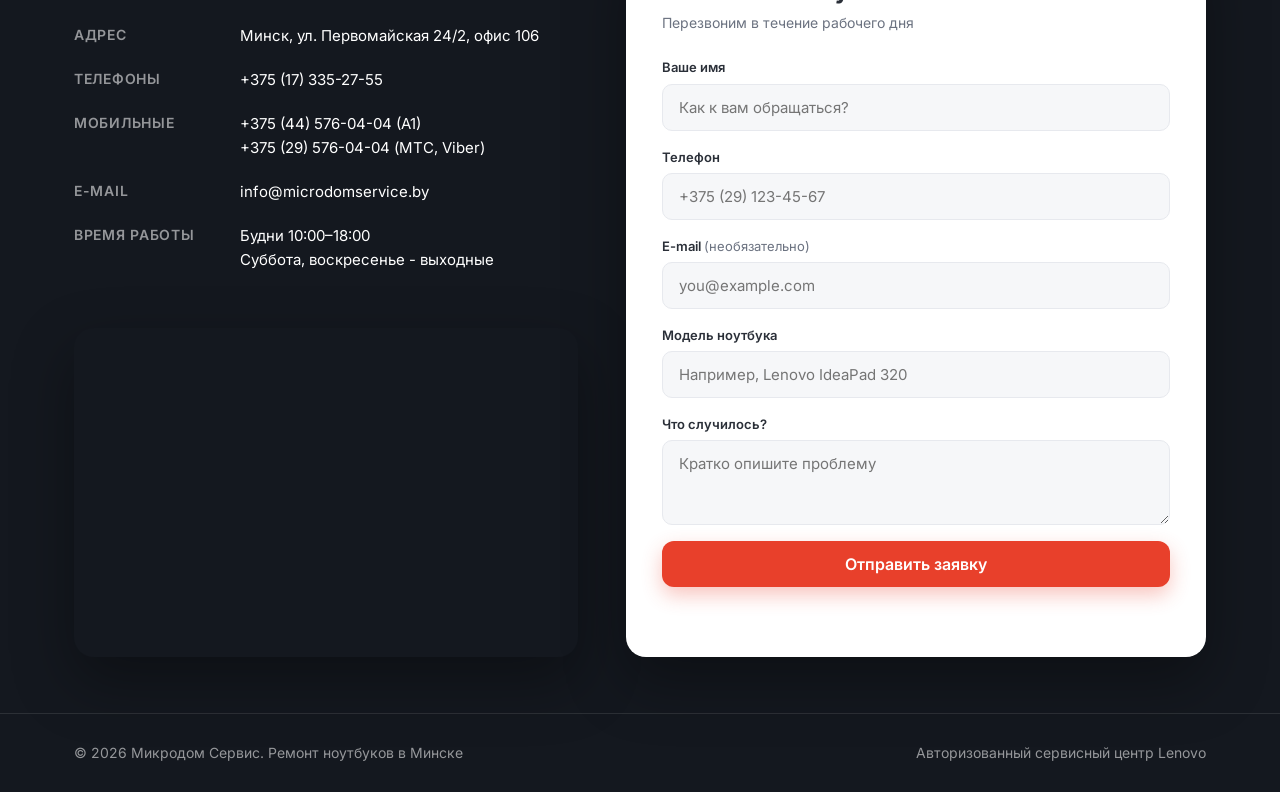
==== commit d89b98aa: "+" ====
--- a/index.html
+++ b/index.html
@@ -3,17 +3,18 @@
 <head>
   <meta charset="UTF-8">
   <meta name="viewport" content="width=device-width, initial-scale=1.0">
-  <link rel="icon" type="image/png" href="assets/favicon.png">
+  <link rel="icon" type="image/png" href="assets/favicon.png" media="(prefers-color-scheme: light)">
+  <link rel="icon" type="image/png" href="assets/favicon-dark.png" media="(prefers-color-scheme: dark)">
   <link rel="apple-touch-icon" href="assets/apple-touch-icon.png">
   <meta name="theme-color" content="#ffffff" media="(prefers-color-scheme: light)">
   <meta name="theme-color" content="#0d1117" media="(prefers-color-scheme: dark)">
-  <title>Микродом Сервис — ремонт ноутбуков в Минске</title>
+  <title>Микродом Сервис - ремонт ноутбуков в Минске</title>
   <meta name="description" content="Ремонт ноутбуков Lenovo, ThinkPad и других брендов в Минске. Бесплатная диагностика, оригинальные запчасти, гарантия. Авторизованный сервисный центр с 1994 года.">
   <link rel="canonical" href="https://microdom.by/">
 
   <meta property="og:type" content="website">
   <meta property="og:site_name" content="Микродом Сервис">
-  <meta property="og:title" content="Микродом Сервис — ремонт ноутбуков в Минске">
+  <meta property="og:title" content="Микродом Сервис - ремонт ноутбуков в Минске">
   <meta property="og:description" content="Ремонт ноутбуков Lenovo, ThinkPad и других брендов в Минске. Бесплатная диагностика день в день, оригинальные запчасти, гарантия на все работы.">
   <meta property="og:url" content="https://microdom.by/">
   <meta property="og:locale" content="ru_RU">
@@ -22,7 +23,7 @@
   <meta property="og:image:height" content="96">
 
   <meta name="twitter:card" content="summary">
-  <meta name="twitter:title" content="Микродом Сервис — ремонт ноутбуков в Минске">
+  <meta name="twitter:title" content="Микродом Сервис - ремонт ноутбуков в Минске">
   <meta name="twitter:description" content="Ремонт ноутбуков Lenovo, ThinkPad и других брендов в Минске. Бесплатная диагностика день в день, оригинальные запчасти, гарантия.">
   <meta name="twitter:image" content="https://microdom.by/assets/logo.png">
 
@@ -77,7 +78,7 @@
 
 <header class="header" id="header">
   <div class="container header__inner">
-    <a href="#top" class="logo"><img src="assets/logo.png" alt="Микродом Сервис" class="logo__img"><span class="logo__text">MICRO<span>DOM</span></span></a>
+    <a href="#top" class="logo"><picture><source srcset="assets/logo_black.png" media="(prefers-color-scheme: dark)"><img src="assets/logo_white.png" alt="Микродом Сервис" class="logo__img"></picture><span class="logo__text">MICRO<span>DOM</span></span></a>
     <nav class="nav" id="nav">
       <a href="#about" class="nav__link">О компании</a>
       <a href="#prices" class="nav__link">Цены</a>
@@ -132,8 +133,8 @@
         <div class="section-head section-head--left">
           <h2 class="section-title">О компании</h2>
         </div>
-        <p class="about__text">Микродом Сервис — профильный сервис ремонта ноутбуков в Минске. Компьютерной техникой занимаемся с 1994 года, а с 2010-го мы авторизованный сервисный центр Lenovo: принимаем ноутбуки по гарантии бренда и отвечаем за них перед производителем.</p>
-        <p class="about__text">Не только Lenovo и ThinkPad: ремонтируем ноутбуки любых производителей, сопровождаем Sony VAIO как официальный партнёр. Диагностика бесплатна и проходит в день обращения — до начала работ вы знаете причину поломки и точную стоимость.</p>
+        <p class="about__text">Микродом Сервис - профильный сервис ремонта ноутбуков в Минске. Компьютерной техникой занимаемся с 1994 года, а с 2010-го мы авторизованный сервисный центр Lenovo: принимаем ноутбуки по гарантии бренда и отвечаем за них перед производителем.</p>
+        <p class="about__text">Не только Lenovo и ThinkPad: ремонтируем ноутбуки любых производителей, сопровождаем Sony VAIO как официальный партнёр. Диагностика бесплатна и проходит в день обращения - до начала работ вы знаете причину поломки и точную стоимость.</p>
       </div>
     </div>
   </section>
@@ -142,7 +143,7 @@
     <div class="container">
       <div class="section-head">
         <h2 class="section-title">Цены на ремонт</h2>
-        <p class="section-subtitle">Ориентиры по популярным работам. Точную стоимость называем после бесплатной диагностики — до начала ремонта</p>
+        <p class="section-subtitle">Ориентиры по популярным работам. Точную стоимость называем после бесплатной диагностики - до начала ремонта</p>
       </div>
       <div class="prices__list">
         <a class="price-row" href="services/diagnostika.html">
@@ -176,7 +177,7 @@
           <div class="price-row__price">от 80 BYN</div>
         </a>
       </div>
-      <p class="prices__note">Указана стоимость работы. Запчасти — оригинальные, их цену уточняем на диагностике. Ремонт начинаем только после вашего согласия. Подробнее о каждой услуге — по клику на строку.</p>
+      <p class="prices__note">Указана стоимость работы. Запчасти - оригинальные, их цену уточняем на диагностике. Ремонт начинаем только после вашего согласия. Подробнее о каждой услуге - по клику на строку.</p>
     </div>
   </section>
 
@@ -184,7 +185,7 @@
     <div class="container">
       <div class="section-head">
         <h2 class="section-title">Отзывы и рейтинг</h2>
-        <p class="section-subtitle">Рейтинг подгружается с карт напрямую — мы его не переписываем и не редактируем отзывы</p>
+        <p class="section-subtitle">Рейтинг подгружается с карт напрямую - мы его не переписываем и не редактируем отзывы</p>
       </div>
       <div class="reviews__grid">
         <div class="reviews__live">
@@ -229,7 +230,7 @@
             </li>
             <li>
               <span class="contacts__label">Время работы</span>
-              <span class="contacts__value">Будни 10:00–18:00<br>Суббота, воскресенье — выходные</span>
+              <span class="contacts__value">Будни 10:00–18:00<br>Суббота, воскресенье - выходные</span>
             </li>
           </ul>
         </div>
--- a/styles.css
+++ b/styles.css
@@ -78,10 +78,10 @@
 
 .logo__text {
   display: block;
-  font-size: 22px;
+  font-size: 28px;
   font-weight: 800;
-  line-height: 44px;
-  height: 44px;
+  line-height: 56px;
+  height: 56px;
   letter-spacing: 0.02em;
   color: var(--dark);
 }
@@ -91,8 +91,8 @@
 }
 
 .logo__img {
-  width: 44px;
-  height: 44px;
+  width: 56px;
+  height: 56px;
   border-radius: 10px;
 }
 
@@ -734,7 +734,7 @@
 }
 
 .srv-box__list li::before {
-  content: '—';
+  content: '-';
   position: absolute;
   left: 0;
   top: 0;
@@ -1186,14 +1186,14 @@
   }
 
   .logo__img {
-    width: 36px;
-    height: 36px;
+    width: 44px;
+    height: 44px;
   }
 
   .logo__text {
-    font-size: 19px;
-    height: 36px;
-    line-height: 36px;
+    font-size: 23px;
+    height: 44px;
+    line-height: 44px;
   }
 
   .header__inner {
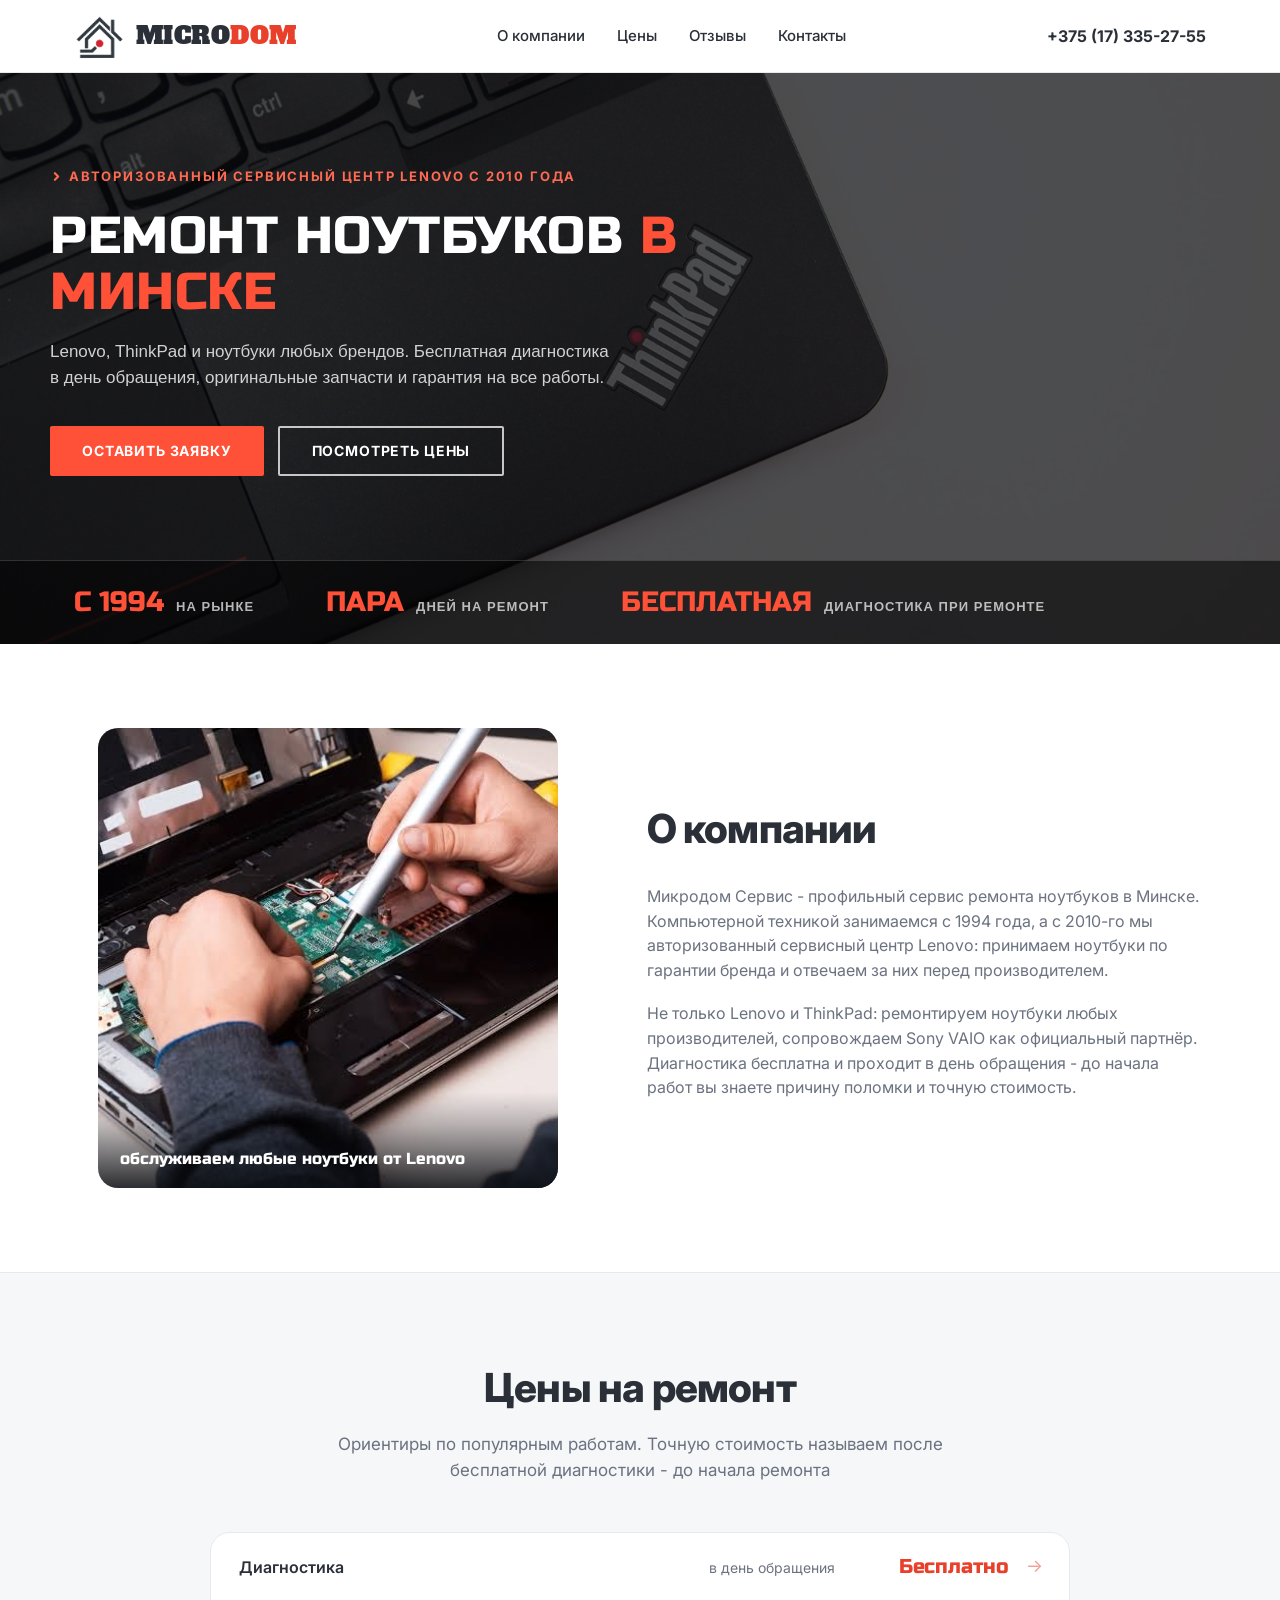
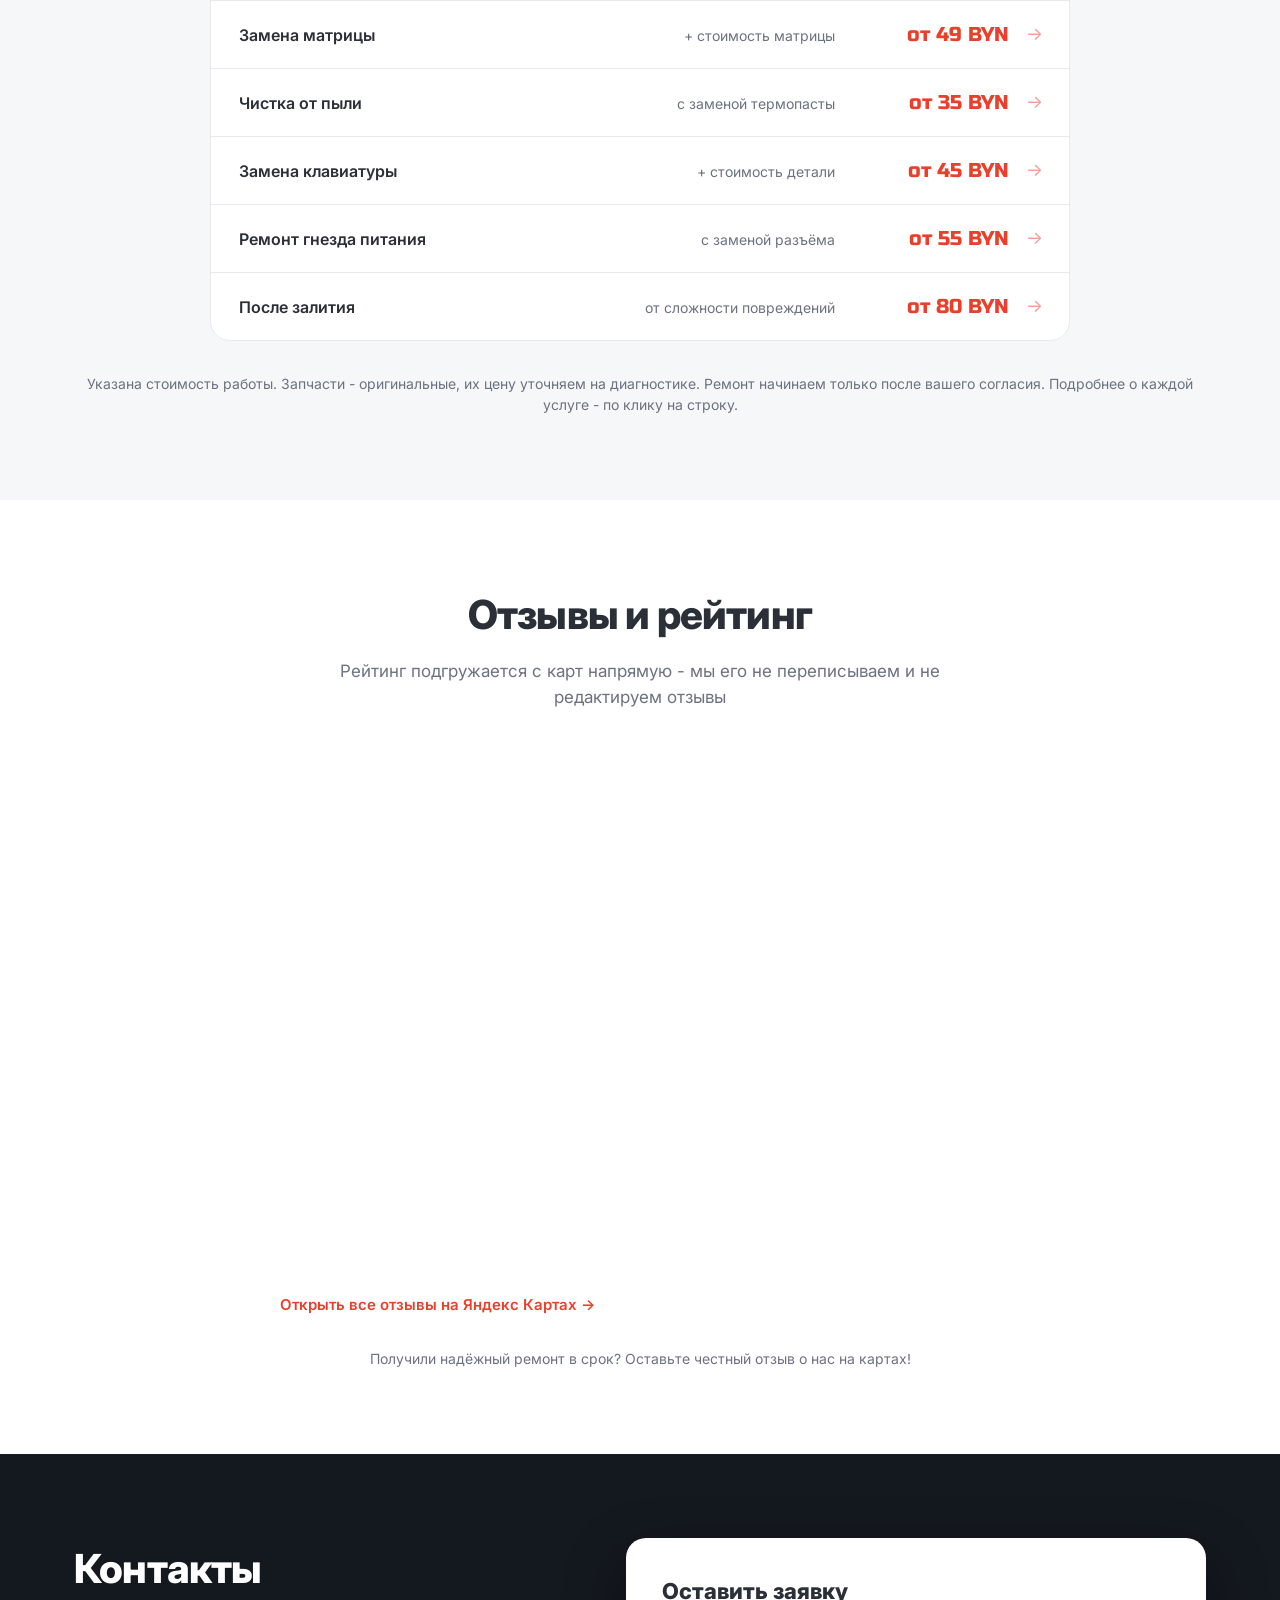
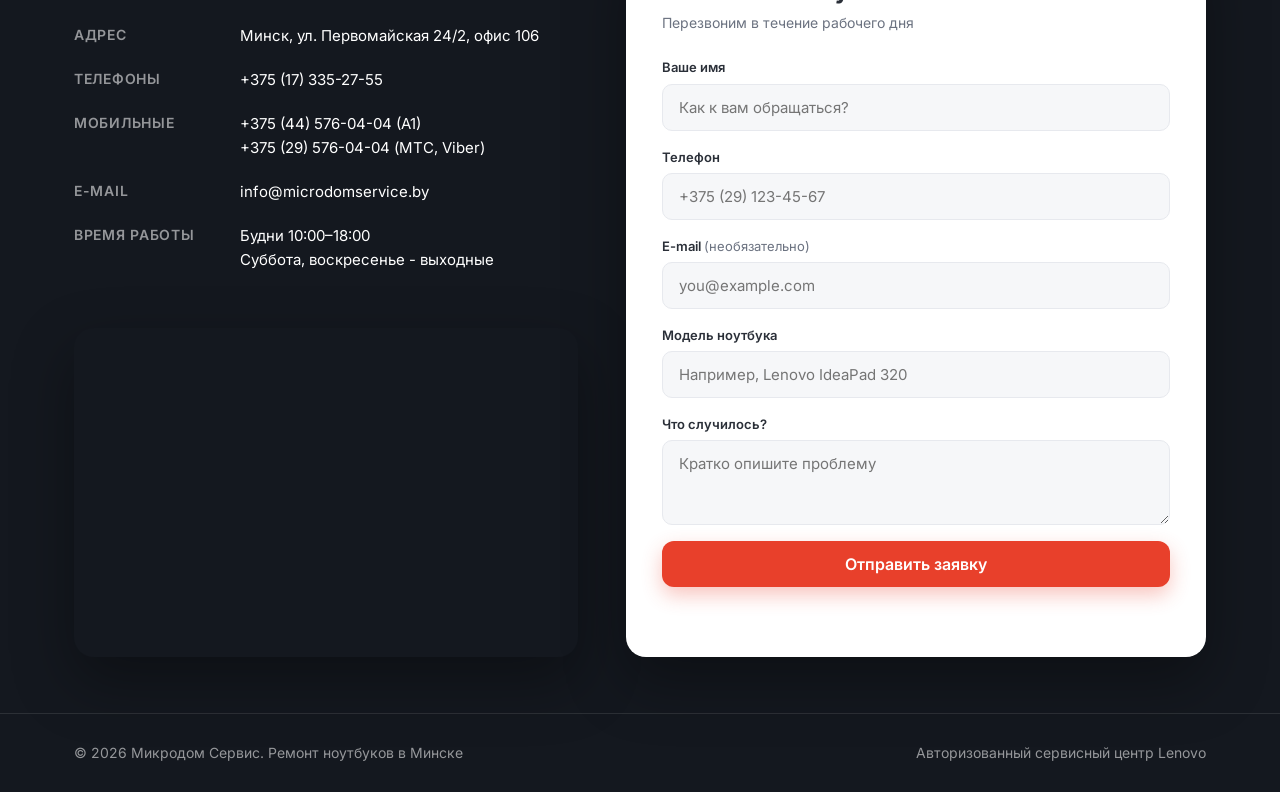
==== commit 788bb407: "+" ====
--- a/index.html
+++ b/index.html
@@ -8,6 +8,9 @@
   <link rel="apple-touch-icon" href="assets/apple-touch-icon.png">
   <meta name="theme-color" content="#ffffff" media="(prefers-color-scheme: light)">
   <meta name="theme-color" content="#0d1117" media="(prefers-color-scheme: dark)">
+  <link rel="preconnect" href="https://fonts.googleapis.com">
+  <link rel="preconnect" href="https://fonts.gstatic.com" crossorigin>
+  <link href="https://fonts.googleapis.com/css2?family=Alfa+Slab+One&display=swap" rel="stylesheet">
   <title>Микродом Сервис - ремонт ноутбуков в Минске</title>
   <meta name="description" content="Ремонт ноутбуков Lenovo, ThinkPad и других брендов в Минске. Бесплатная диагностика, оригинальные запчасти, гарантия. Авторизованный сервисный центр с 1994 года.">
   <link rel="canonical" href="https://microdom.by/">
--- a/styles.css
+++ b/styles.css
@@ -78,10 +78,11 @@
 
 .logo__text {
   display: block;
-  font-size: 28px;
-  font-weight: 800;
-  line-height: 56px;
-  height: 56px;
+  font-family: 'Alfa Slab One', serif;
+  font-size: 24px;
+  font-weight: 400;
+  line-height: 50px;
+  height: 50px;
   letter-spacing: 0.02em;
   color: var(--dark);
 }
@@ -91,8 +92,8 @@
 }
 
 .logo__img {
-  width: 56px;
-  height: 56px;
+  width: 50px;
+  height: 50px;
   border-radius: 10px;
 }
 
@@ -1186,14 +1187,16 @@
   }
 
   .logo__img {
-    width: 44px;
-    height: 44px;
+    width: 40px;
+    height: 40px;
   }
 
   .logo__text {
-    font-size: 23px;
-    height: 44px;
-    line-height: 44px;
+    font-family: 'Alfa Slab One', serif;
+    font-size: 20px;
+    font-weight: 400;
+    height: 40px;
+    line-height: 40px;
   }
 
   .header__inner {
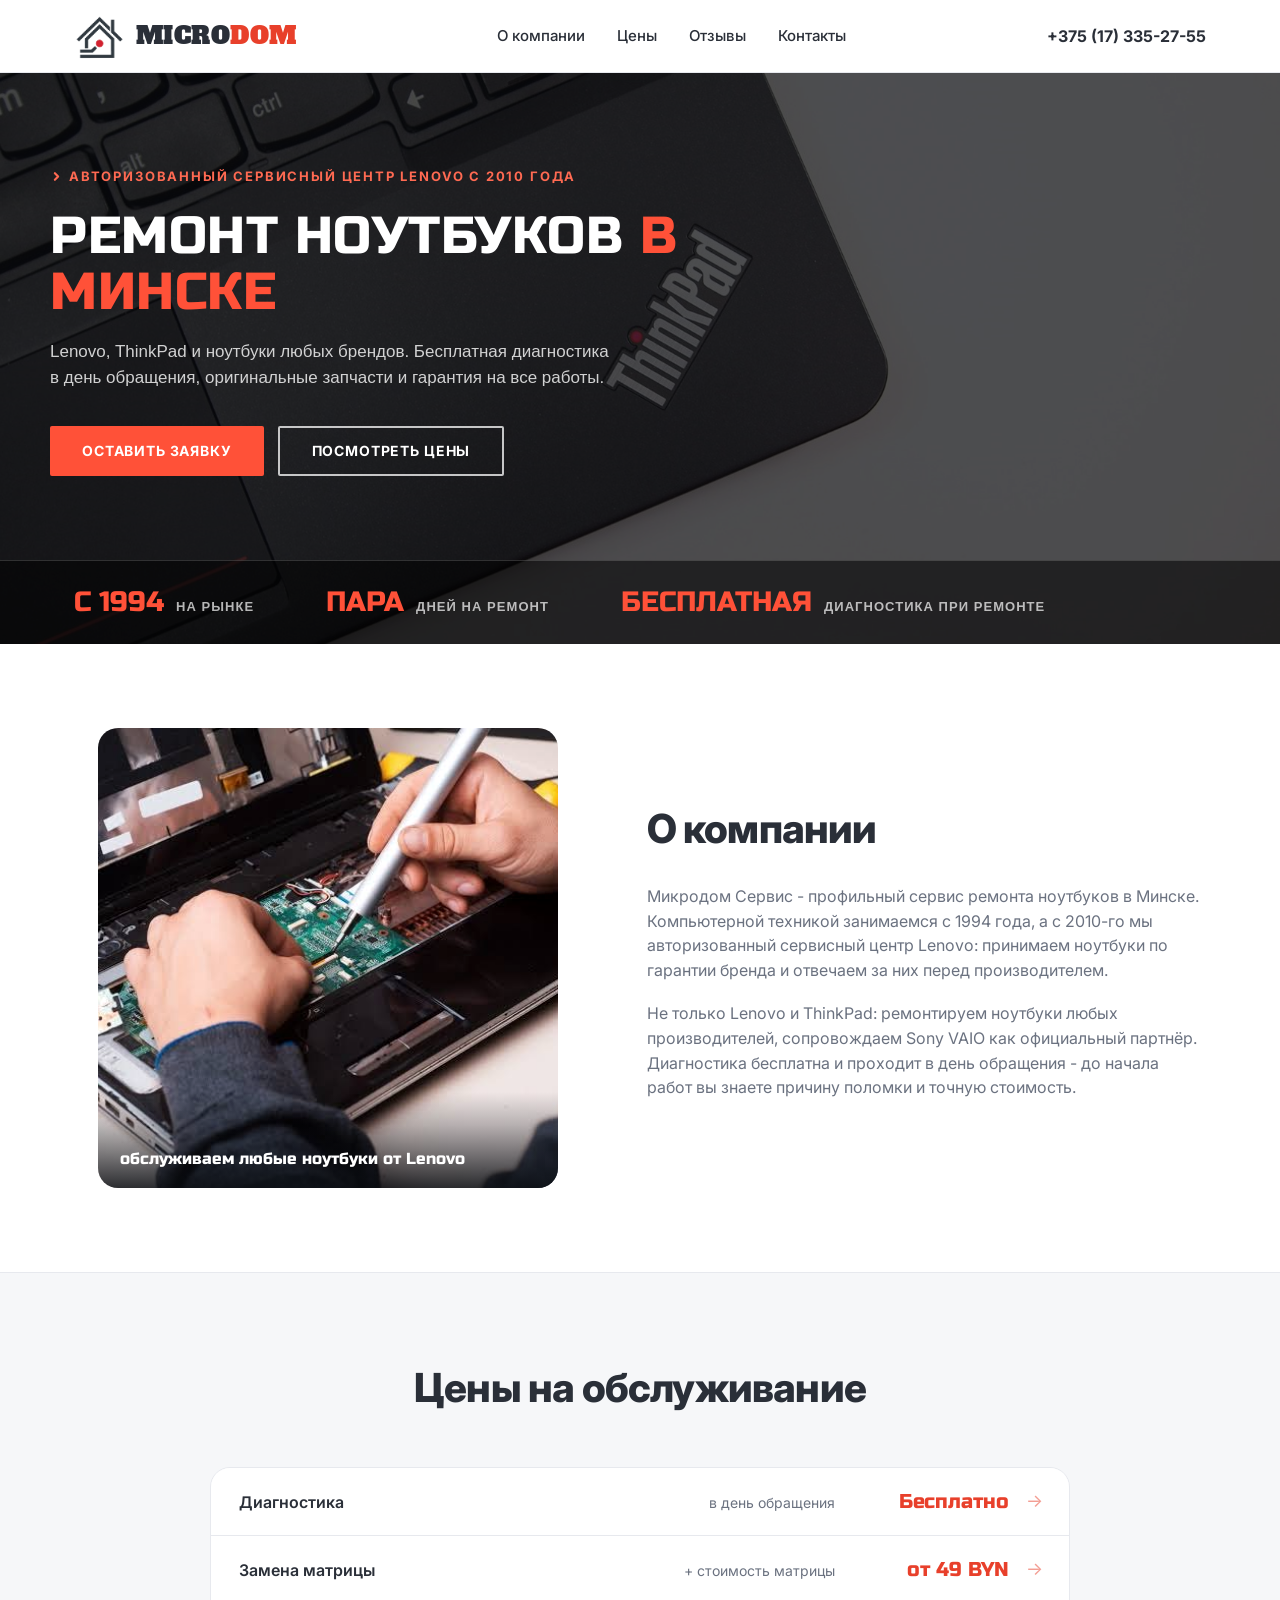
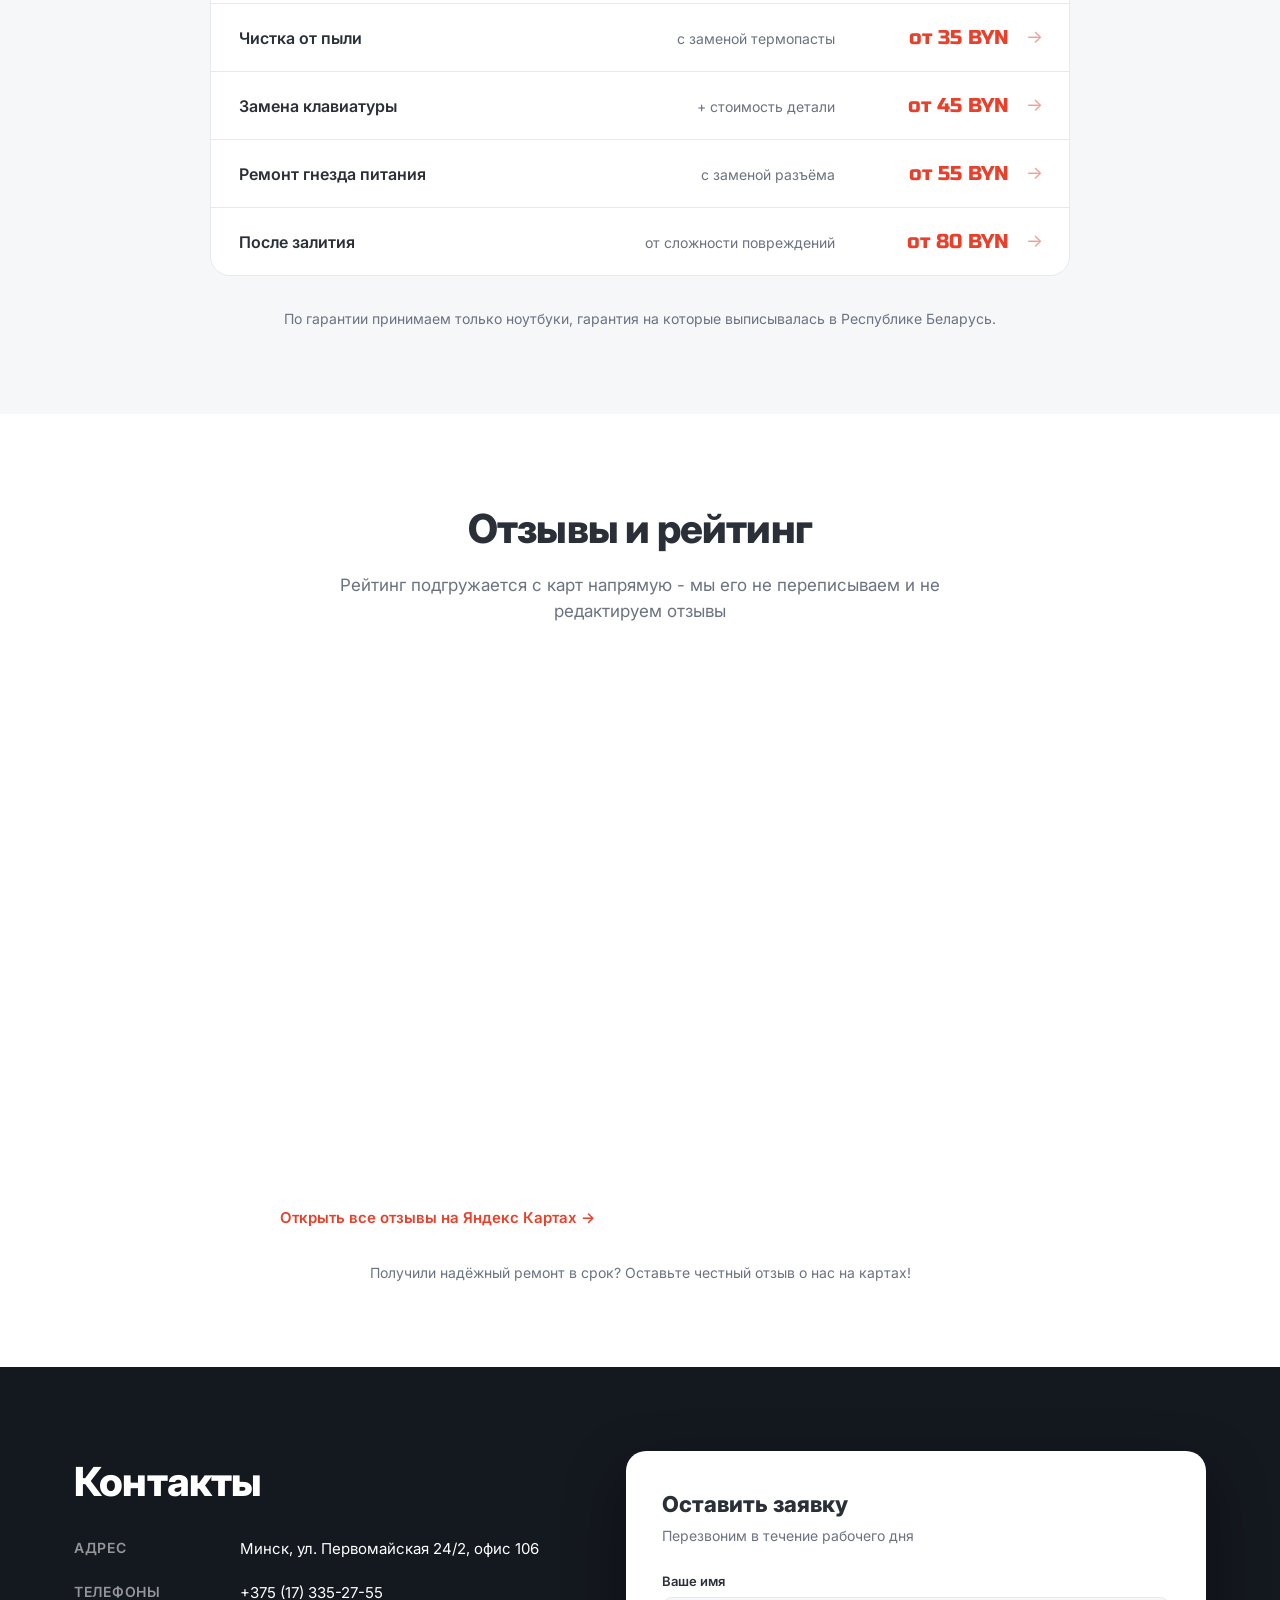
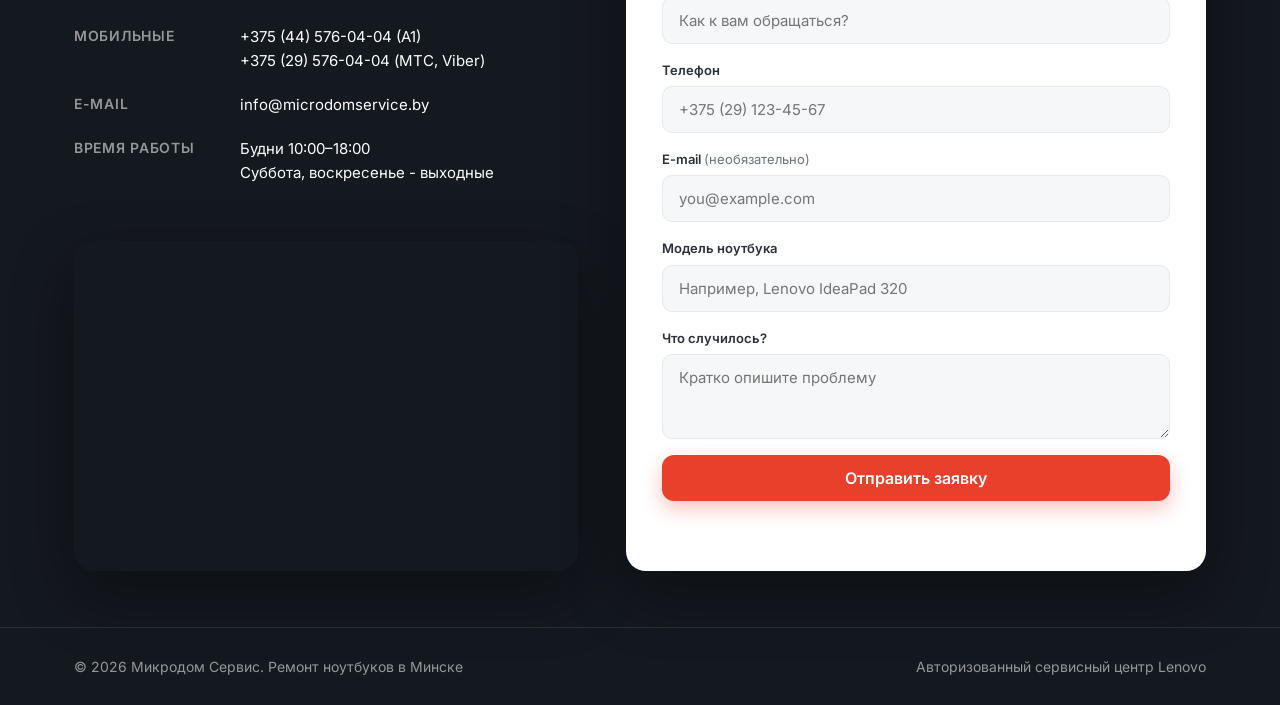
==== commit 131a77e0: "+" ====
--- a/index.html
+++ b/index.html
@@ -145,8 +145,7 @@
   <section class="prices" id="prices">
     <div class="container">
       <div class="section-head">
-        <h2 class="section-title">Цены на ремонт</h2>
-        <p class="section-subtitle">Ориентиры по популярным работам. Точную стоимость называем после бесплатной диагностики - до начала ремонта</p>
+        <h2 class="section-title">Цены на обслуживание</h2>
       </div>
       <div class="prices__list">
         <a class="price-row" href="services/diagnostika.html">
@@ -180,7 +179,7 @@
           <div class="price-row__price">от 80 BYN</div>
         </a>
       </div>
-      <p class="prices__note">Указана стоимость работы. Запчасти - оригинальные, их цену уточняем на диагностике. Ремонт начинаем только после вашего согласия. Подробнее о каждой услуге - по клику на строку.</p>
+      <p class="prices__note">По гарантии принимаем только ноутбуки, гарантия на которые выписывалась в Республике Беларусь.</p>
     </div>
   </section>
 
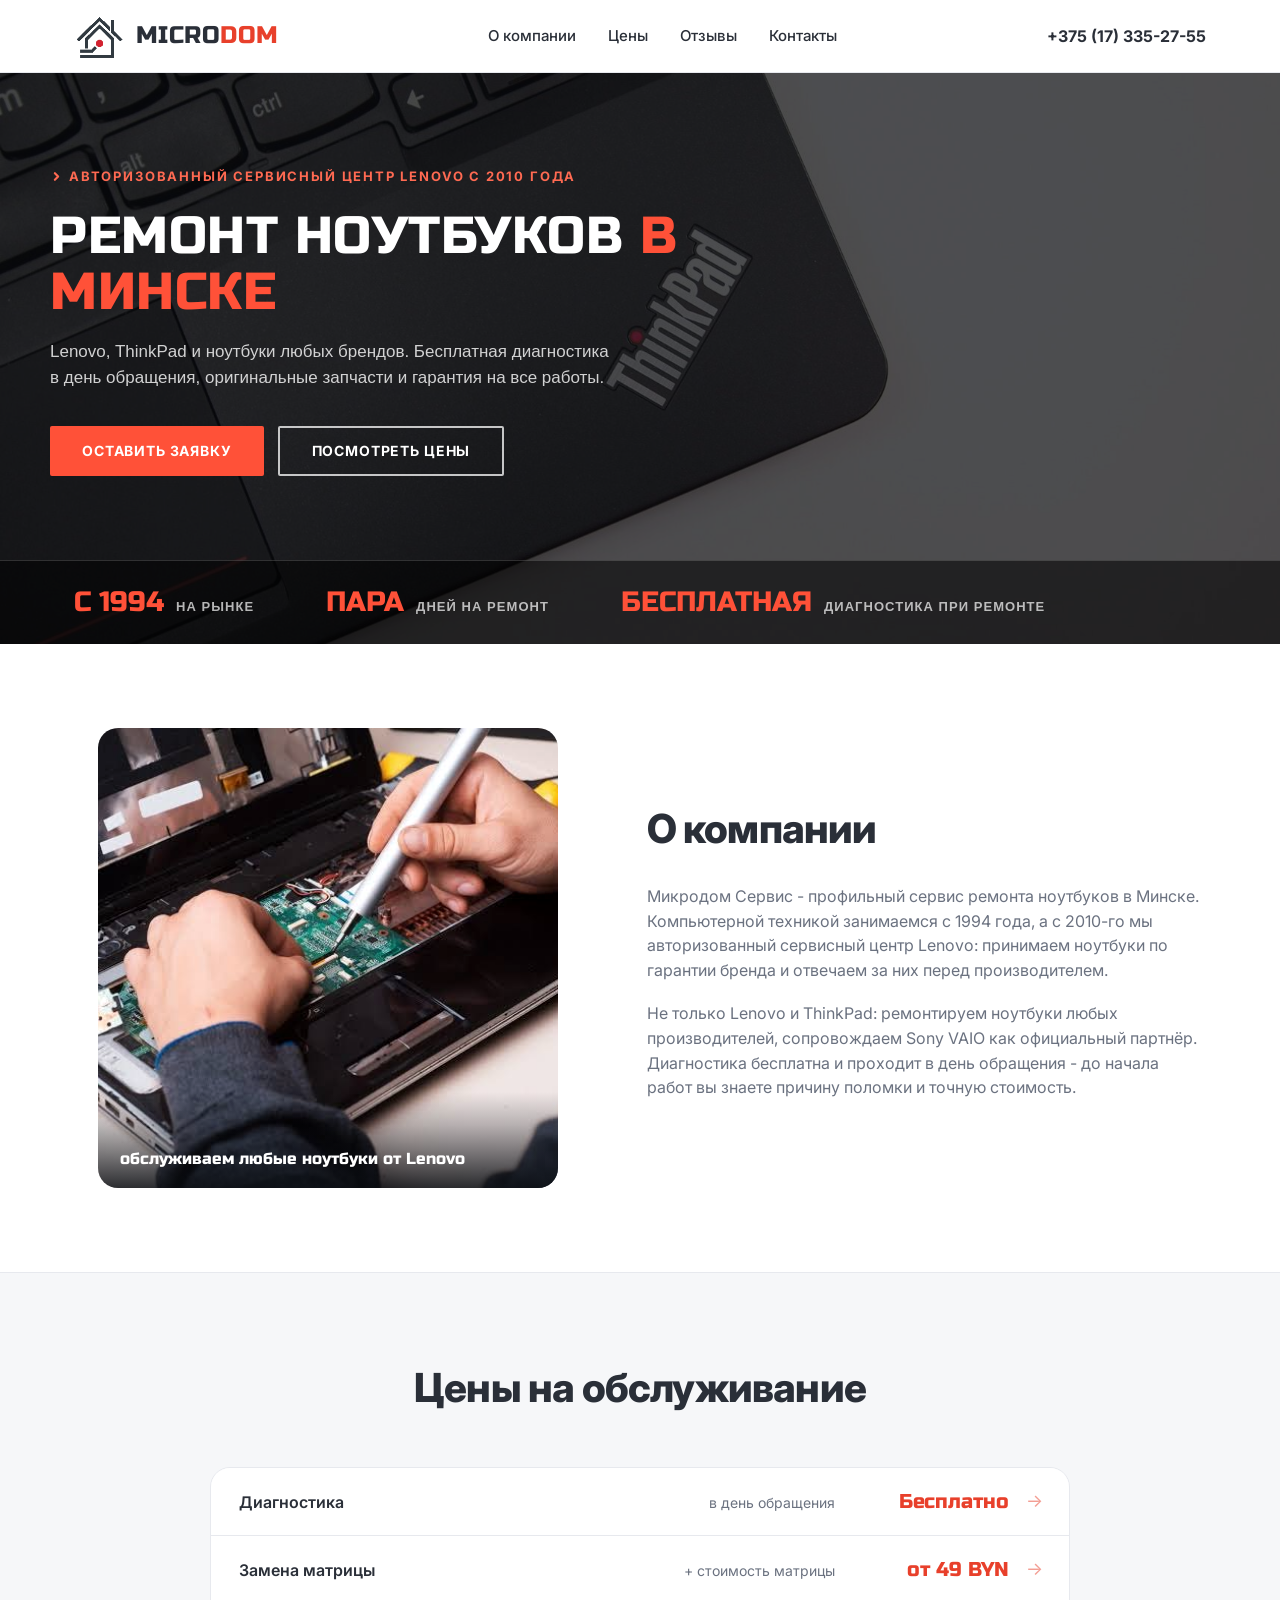
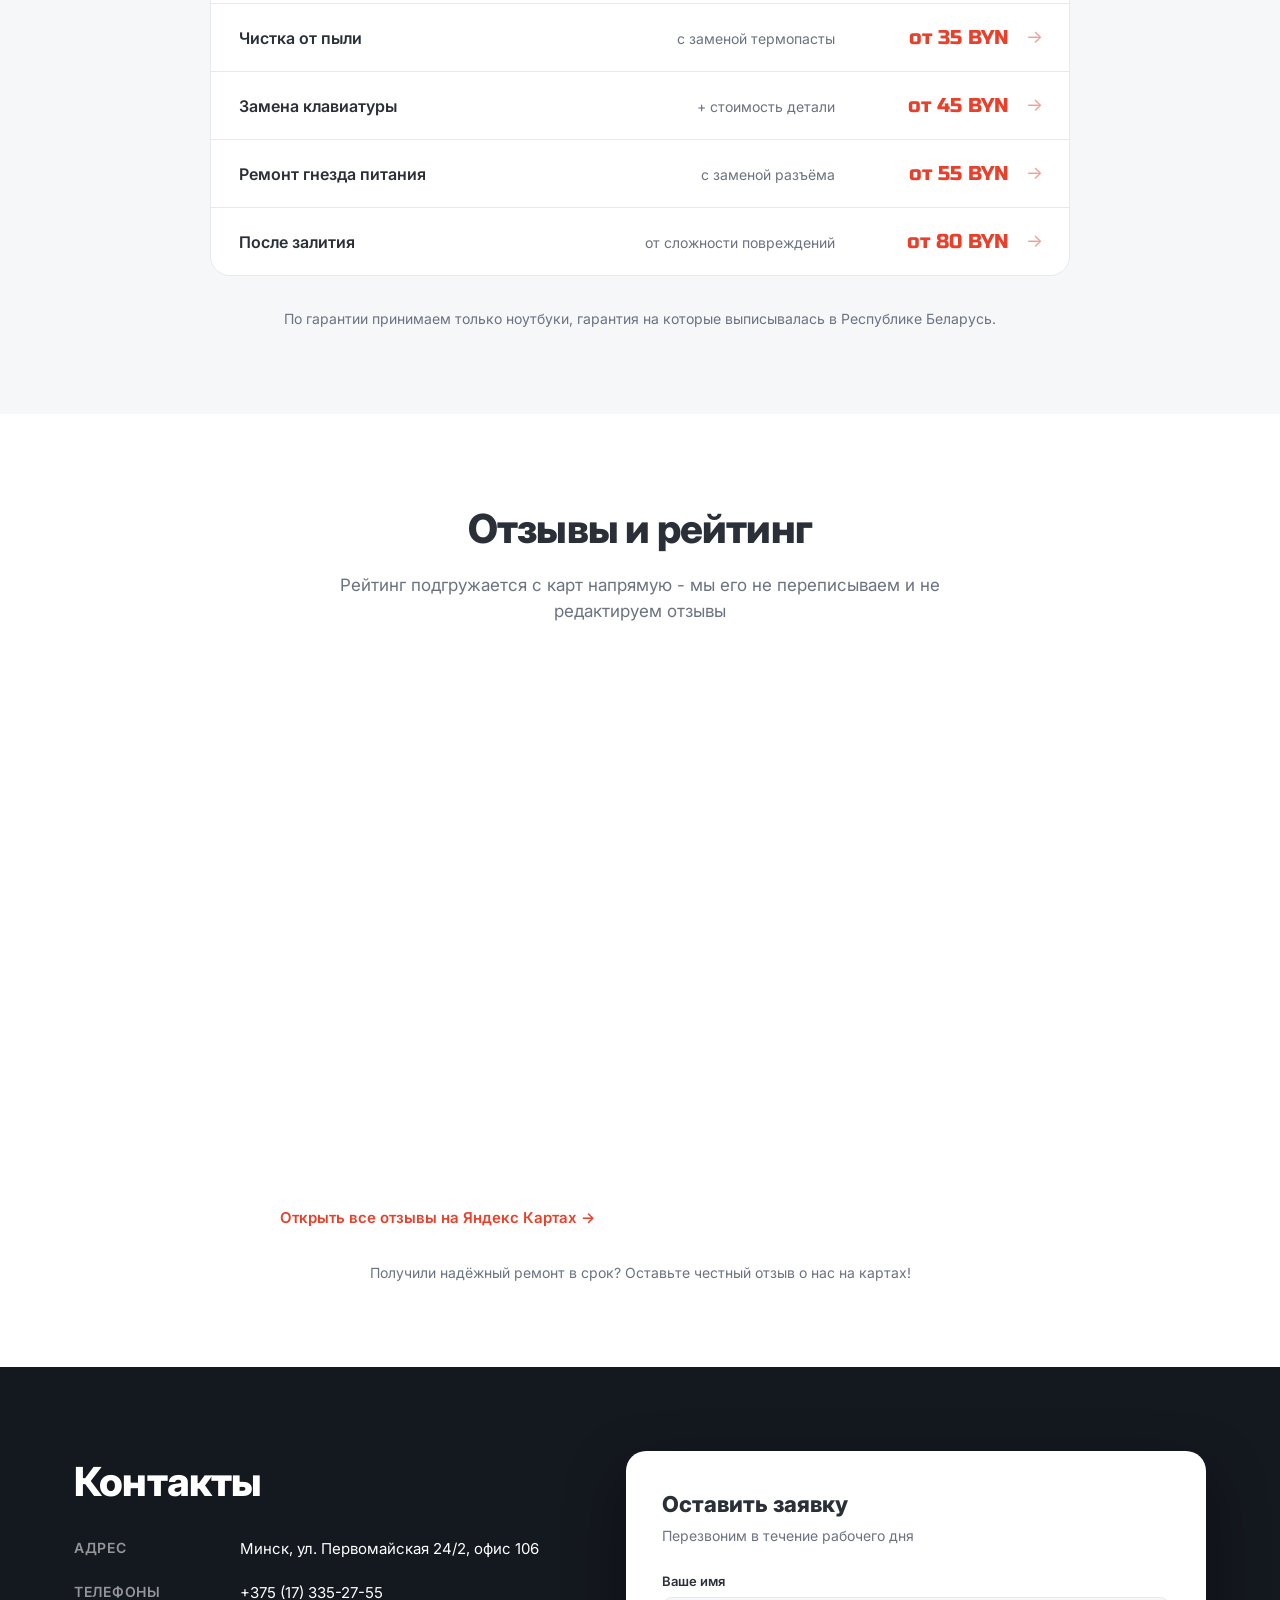
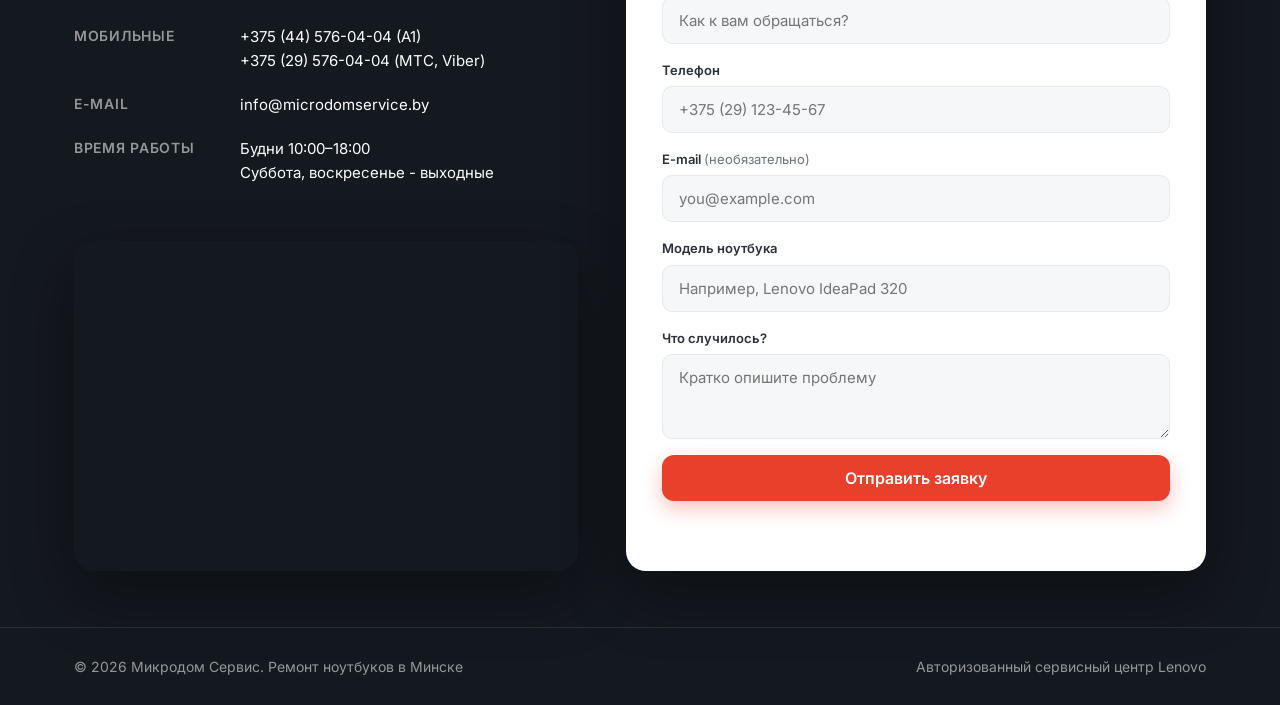
==== commit 21f88892: "security" ====
--- a/index.html
+++ b/index.html
@@ -10,7 +10,9 @@
   <meta name="theme-color" content="#0d1117" media="(prefers-color-scheme: dark)">
   <link rel="preconnect" href="https://fonts.googleapis.com">
   <link rel="preconnect" href="https://fonts.gstatic.com" crossorigin>
-  <link href="https://fonts.googleapis.com/css2?family=Alfa+Slab+One&display=swap" rel="stylesheet">
+  <link href="https://fonts.googleapis.com/css2?family=Russo+One&display=swap" rel="stylesheet">
+  <link href="https://fonts.googleapis.com/css2?family=Inter:wght@400;500;600;700;800&display=swap" rel="stylesheet">
+  <link rel="stylesheet" href="styles.css">
   <title>Микродом Сервис - ремонт ноутбуков в Минске</title>
   <meta name="description" content="Ремонт ноутбуков Lenovo, ThinkPad и других брендов в Минске. Бесплатная диагностика, оригинальные запчасти, гарантия. Авторизованный сервисный центр с 1994 года.">
   <link rel="canonical" href="https://microdom.by/">
@@ -71,10 +73,6 @@
   }
   </script>
 
-  <link rel="preconnect" href="https://fonts.googleapis.com">
-  <link rel="preconnect" href="https://fonts.gstatic.com" crossorigin>
-  <link href="https://fonts.googleapis.com/css2?family=Russo+One&display=swap" rel="stylesheet">
-  <link href="https://fonts.googleapis.com/css2?family=Inter:wght@400;500;600;700;800&display=swap" rel="stylesheet">
   <link rel="stylesheet" href="styles.css">
 </head>
 <body>
--- a/styles.css
+++ b/styles.css
@@ -78,7 +78,7 @@
 
 .logo__text {
   display: block;
-  font-family: 'Alfa Slab One', serif;
+  font-family: 'Russo One', Arial, sans-serif;
   font-size: 24px;
   font-weight: 400;
   line-height: 50px;
@@ -1192,7 +1192,7 @@
   }
 
   .logo__text {
-    font-family: 'Alfa Slab One', serif;
+    font-family: 'Russo One', Arial, sans-serif;
     font-size: 20px;
     font-weight: 400;
     height: 40px;
--- a/styles.css
+++ b/styles.css
@@ -78,7 +78,7 @@
 
 .logo__text {
   display: block;
-  font-family: 'Alfa Slab One', serif;
+  font-family: 'Russo One', Arial, sans-serif;
   font-size: 24px;
   font-weight: 400;
   line-height: 50px;
@@ -1192,7 +1192,7 @@
   }
 
   .logo__text {
-    font-family: 'Alfa Slab One', serif;
+    font-family: 'Russo One', Arial, sans-serif;
     font-size: 20px;
     font-weight: 400;
     height: 40px;
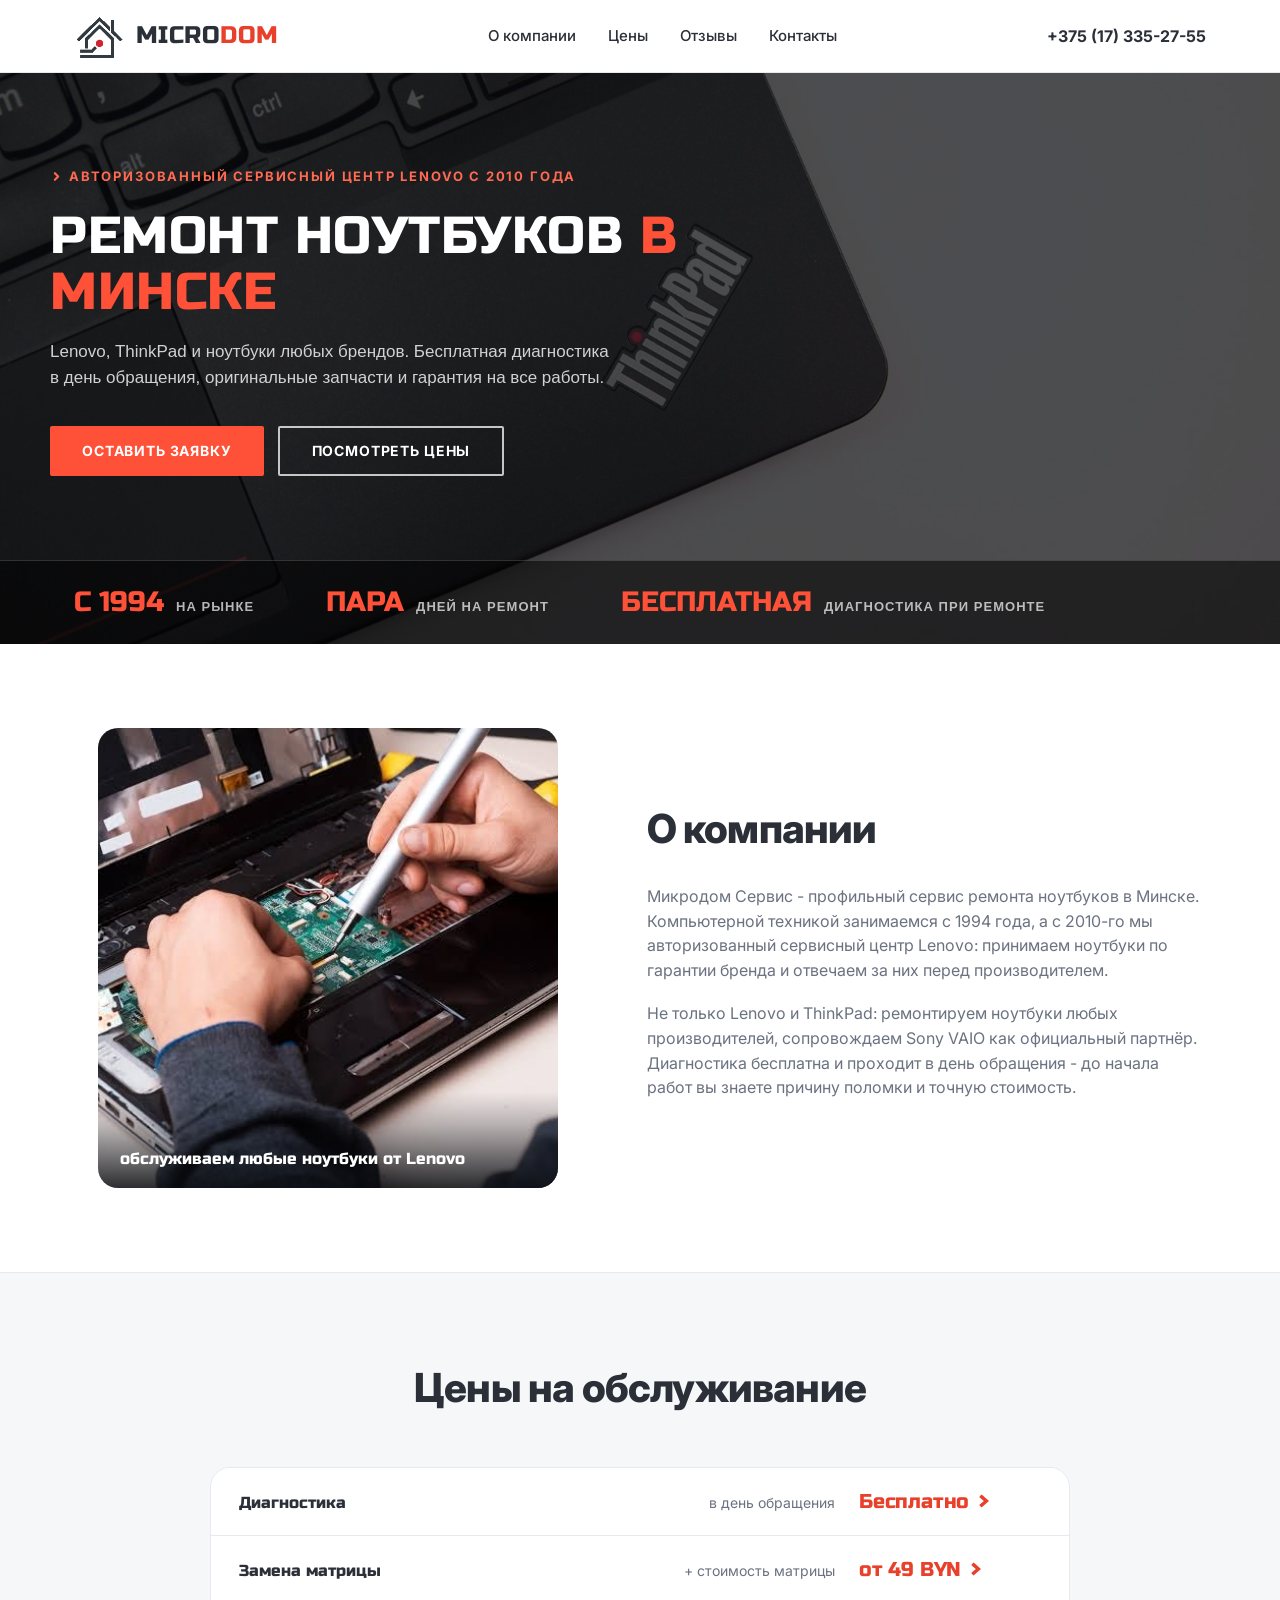
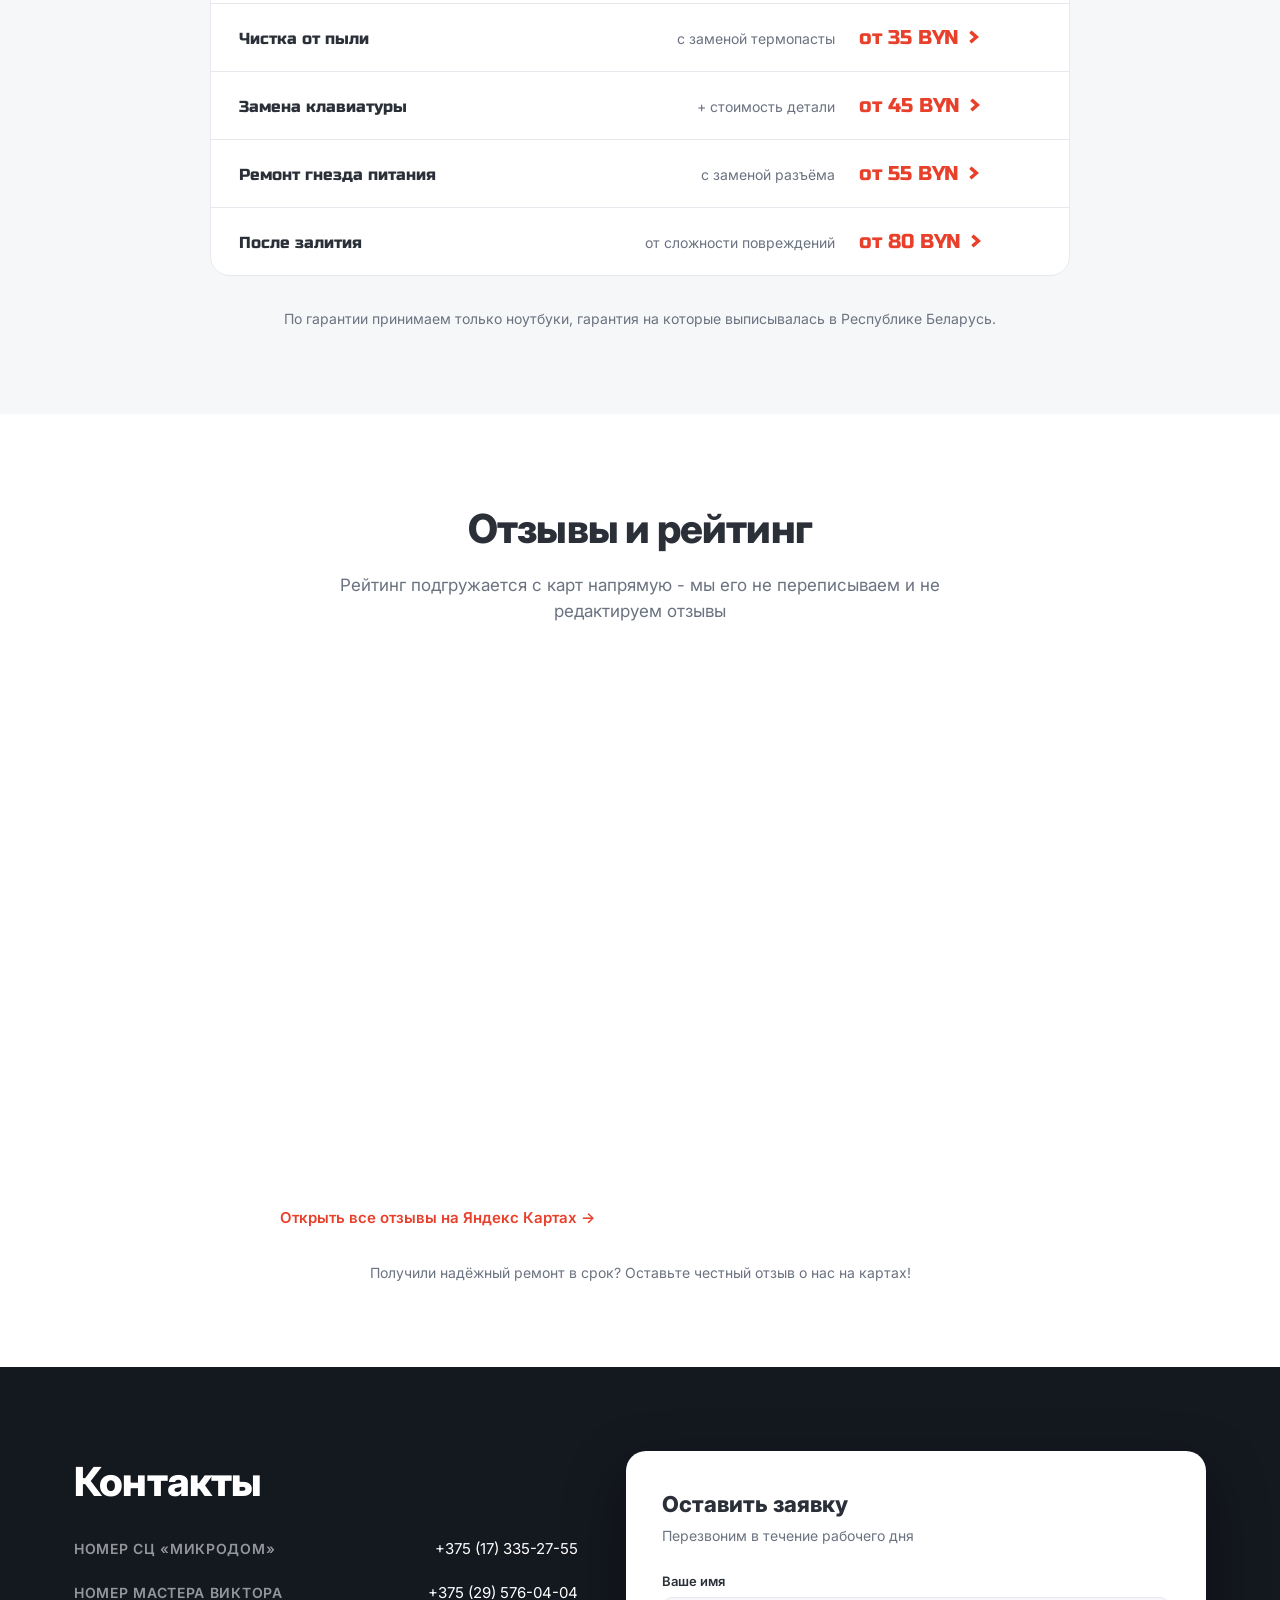
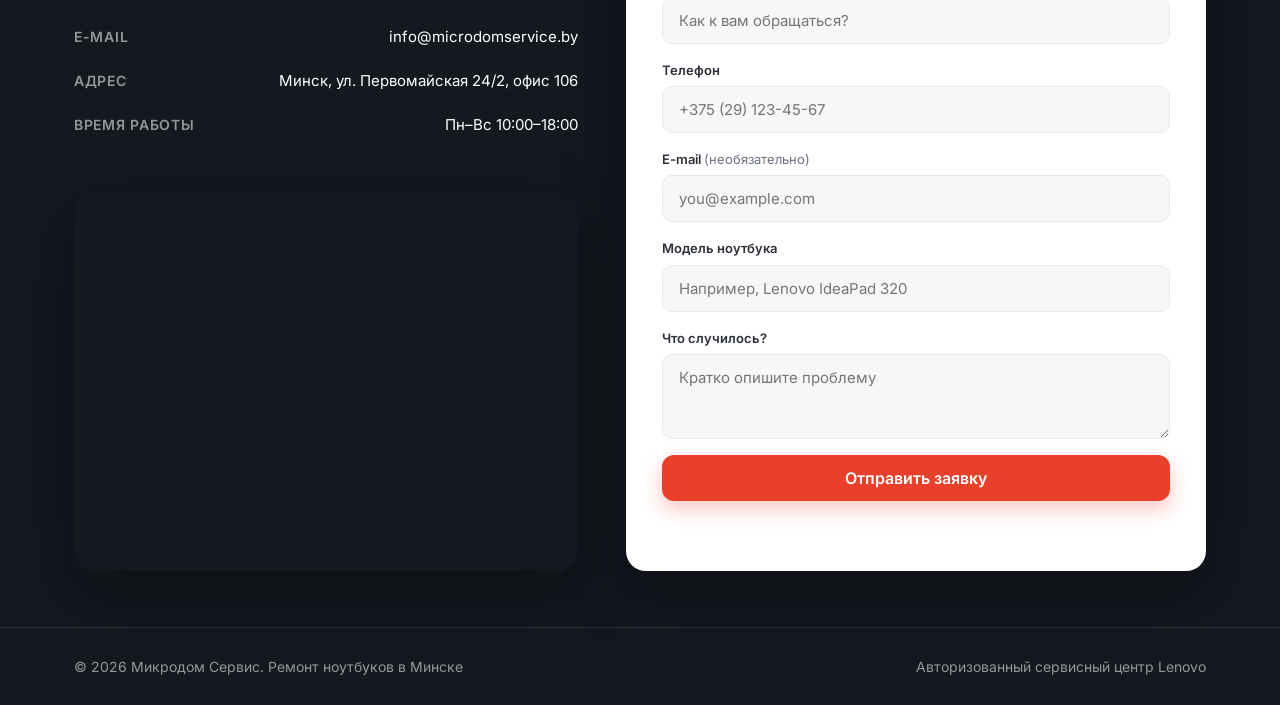
==== commit 5de41fcc: "adapt: mobile layout for contacts and price list" ====
--- a/index.html
+++ b/index.html
@@ -208,29 +208,24 @@
           </div>
           <ul class="contacts__list">
             <li>
+              <span class="contacts__label">Номер СЦ «Микродом»</span>
+              <span class="contacts__value"><a href="tel:+375173352755">+375 (17) 335-27-55</a></span>
+            </li>
+            <li>
+              <span class="contacts__label">Номер мастера Виктора</span>
+              <span class="contacts__value"><a href="tel:+375295760404">+375 (29) 576-04-04</a></span>
+            </li>
+            <li>
+              <span class="contacts__label">E-mail</span>
+              <span class="contacts__value"><a href="mailto:info@microdomservice.by">info@microdomservice.by</a></span>
+            </li>
+            <li>
               <span class="contacts__label">Адрес</span>
               <span class="contacts__value">Минск, ул. Первомайская 24/2, офис 106</span>
             </li>
             <li>
-              <span class="contacts__label">Телефоны</span>
-              <span class="contacts__value">
-                <a href="tel:+375173352755">+375 (17) 335-27-55</a>
-              </span>
-            </li>
-            <li>
-              <span class="contacts__label">Мобильные</span>
-              <span class="contacts__value">
-                <a href="tel:+375445760404">+375 (44) 576-04-04 (A1)</a><br>
-                <a href="tel:+375295760404">+375 (29) 576-04-04 (МТС, Viber)</a>
-              </span>
-            </li>
-            <li>
-              <span class="contacts__label">E-mail</span>
-              <span class="contacts__value"><a href="mailto:info@microdomservice.by">info@microdomservice.by</a></span>
-            </li>
-            <li>
               <span class="contacts__label">Время работы</span>
-              <span class="contacts__value">Будни 10:00–18:00<br>Суббота, воскресенье - выходные</span>
+              <span class="contacts__value">Пн–Вс 10:00–18:00</span>
             </li>
           </ul>
         </div>
--- a/styles.css
+++ b/styles.css
@@ -26,6 +26,8 @@
 html {
   scroll-behavior: smooth;
   scroll-padding-top: 88px;
+  -webkit-text-size-adjust: 100%;
+  text-size-adjust: 100%;
 }
 
 body {
@@ -327,7 +329,7 @@
   color: rgba(255, 255, 255, 0.7);
 }
 
-.hero__strip-item span {
+.hero__strip-item > span:first-child {
   font-family: 'Russo One', Arial, sans-serif;
   font-weight: 400;
   font-size: 28px;
@@ -387,15 +389,13 @@
   transition: background 0.2s, border-color 0.2s;
 }
 
-.price-row::after {
-  content: '→';
-  position: absolute;
-  right: 26px;
-  top: 50%;
-  transform: translateY(-50%);
-  font-size: 18px;
-  color: var(--accent);
-  opacity: 0.5;
+.price-row__price::after {
+  content: '';
+  width: 14px;
+  height: 14px;
+  flex-shrink: 0;
+  background: url("data:image/svg+xml,%3Csvg xmlns='http://www.w3.org/2000/svg' viewBox='0 0 24 24' fill='none' stroke='%23e8402b' stroke-width='6' stroke-linecap='square' stroke-linejoin='miter'%3E%3Cpolyline points='8 5 16 12 8 19'/%3E%3C/svg%3E") center / contain no-repeat;
+  opacity: 1;
   transition: opacity 0.2s, transform 0.2s;
 }
 
@@ -411,14 +411,15 @@
   color: var(--accent);
 }
 
-.price-row:hover::after {
+.price-row:hover .price-row__price::after {
   opacity: 1;
-  transform: translate(3px, -50%);
+  transform: translateX(3px);
 }
 
 .price-row__name {
+  font-family: 'Russo One', Arial, sans-serif;
+  font-weight: 400;
   font-size: 16px;
-  font-weight: 600;
   color: var(--dark);
 }
 
@@ -436,6 +437,9 @@
   letter-spacing: -0.01em;
   text-align: right;
   white-space: nowrap;
+  display: inline-flex;
+  align-items: center;
+  gap: 8px;
 }
 
 .prices__note {
@@ -858,7 +862,8 @@
 
 .contacts__list li {
   display: grid;
-  grid-template-columns: 150px 1fr;
+  grid-template-columns: auto 1fr;
+  align-items: baseline;
   gap: 16px;
 }
 
@@ -868,11 +873,16 @@
   font-weight: 600;
   text-transform: uppercase;
   letter-spacing: 0.05em;
+  white-space: nowrap;
 }
 
 .contacts__value {
   font-size: 15px;
   line-height: 1.6;
+  white-space: nowrap;
+  justify-self: end;
+  text-align: right;
+  min-width: 0;
 }
 
 .contacts__value a {
@@ -1089,7 +1099,7 @@
   }
 
   .contacts__list {
-    grid-template-columns: 150px 1fr;
+    grid-template-columns: 1fr;
   }
 }
 
@@ -1141,24 +1151,64 @@
   }
 
   .hero__title {
-    font-size: clamp(28px, 6.5vw, 42px);
+    font-size: clamp(18px, 5vw, 42px);
     line-height: 1.15;
+    white-space: nowrap;
+    margin-left: 20px;
+  }
+
+  .hero__badge,
+  .hero__subtitle,
+  .hero__actions {
+    margin-left: 20px;
+    margin-right: 20px;
   }
 
   .hero__strip-inner {
-    flex-wrap: wrap;
+    display: grid;
+    grid-template-columns: repeat(3, minmax(0, 1fr));
+    gap: 10px 8px;
+    padding: 16px 10px;
+  }
+
+  .hero__strip-item {
+    display: flex;
+    flex-direction: column;
     justify-content: center;
-    gap: 14px 36px;
-    padding: 14px 16px;
-  }
-
-  .hero__strip-item {
-    letter-spacing: 0.05em;
+    align-items: center;
+    text-align: center;
+    gap: 6px;
+    font-family: Arial, Helvetica, sans-serif;
+    font-size: clamp(6.5px, 1.8vw, 10.8px);
+    line-height: 1.35;
+    letter-spacing: 0.04em;
+    white-space: nowrap;
+  }
+
+  .hero__strip-item > span:first-child {
+    font-family: 'Russo One', Arial, sans-serif;
+    font-size: clamp(13px, 4.5vw - 2.5px, 26px);
+    line-height: 1;
   }
 
   .contacts__list li {
-    grid-template-columns: 1fr;
-    gap: 4px;
+    grid-template-columns: minmax(130px, 1fr) auto;
+    gap: 8px 10px;
+    align-items: baseline;
+  }
+
+  .contacts__label {
+    white-space: normal;
+    font-size: clamp(9px, 3vw, 13px);
+    line-height: 1.3;
+    min-width: 0;
+  }
+
+  .contacts__value {
+    white-space: nowrap;
+    justify-self: end;
+    text-align: right;
+    min-width: 0;
   }
 
   .prices,
@@ -1209,7 +1259,7 @@
   }
 
   .container {
-    padding: 0 16px;
+    padding: 0 20px;
   }
 
   .hero__inner {
@@ -1229,8 +1279,8 @@
   }
 
   .hero__title {
-    font-size: clamp(24px, 7.5vw, 34px);
     letter-spacing: 0;
+    white-space: nowrap;
   }
 
   .hero__subtitle {
@@ -1241,6 +1291,8 @@
   .hero__actions {
     flex-direction: column;
     gap: 12px;
+    margin-left: 20px;
+    margin-right: 20px;
   }
 
   .hero__actions .btn {
@@ -1248,18 +1300,8 @@
   }
 
   .hero__strip-inner {
-    flex-direction: column;
-    align-items: flex-start;
-    gap: 10px;
-    padding: 16px;
-  }
-
-  .hero__strip-item {
-    font-size: 12px;
-  }
-
-  .hero__strip-item span {
-    font-size: 24px;
+    gap: 8px 10px;
+    padding: 14px 12px;
   }
 
   .field__input {
@@ -1267,18 +1309,28 @@
   }
 
   .price-row {
-    grid-template-columns: 1fr auto;
-    gap: 8px 16px;
-    padding: 16px 48px 16px 20px;
+    grid-template-columns: minmax(0, 1fr) auto;
+    gap: 8px 12px;
+    padding: 16px 20px;
+  }
+
+  .price-row__name {
+    font-family: 'Russo One', Arial, sans-serif;
+    font-weight: 400;
+    font-size: clamp(14px, 3.2vw, 16px);
+    grid-column: 1;
+    grid-row: 1;
   }
 
   .price-row__note {
-    grid-column: 1 / -1;
-    text-align: left;
+    display: none;
   }
 
   .price-row__price {
-    font-size: 18px;
+    font-size: clamp(16px, 3.8vw, 18px);
+    grid-column: 2;
+    grid-row: 1;
+    justify-self: end;
   }
 
   .srv-time {
@@ -1314,7 +1366,32 @@
   }
 
   .contacts__list {
-    gap: 16px;
+    gap: 12px;
+  }
+
+  .contacts__list li:nth-child(4) .contacts__value {
+    white-space: normal;
+    text-align: right;
+  }
+}
+
+/* Очень узкие экраны (<480px): ужимаем полосу, разрешаем перенос подписей */
+@media (max-width: 480px) {
+  .hero__strip-inner {
+    padding: 14px 8px;
+    gap: 8px 6px;
+  }
+
+  .hero__strip-item {
+    white-space: normal;
+  }
+}
+
+/* Сверх-узкие экраны (<380px): убираем правый запас под стрелку —
+   иконка теперь в ячейке цены, сама резервирует место */
+@media (max-width: 380px) {
+  .price-row {
+    padding: 16px 20px;
   }
 }
 
--- a/styles.css
+++ b/styles.css
@@ -26,6 +26,8 @@
 html {
   scroll-behavior: smooth;
   scroll-padding-top: 88px;
+  -webkit-text-size-adjust: 100%;
+  text-size-adjust: 100%;
 }
 
 body {
@@ -327,7 +329,7 @@
   color: rgba(255, 255, 255, 0.7);
 }
 
-.hero__strip-item span {
+.hero__strip-item > span:first-child {
   font-family: 'Russo One', Arial, sans-serif;
   font-weight: 400;
   font-size: 28px;
@@ -387,15 +389,13 @@
   transition: background 0.2s, border-color 0.2s;
 }
 
-.price-row::after {
-  content: '→';
-  position: absolute;
-  right: 26px;
-  top: 50%;
-  transform: translateY(-50%);
-  font-size: 18px;
-  color: var(--accent);
-  opacity: 0.5;
+.price-row__price::after {
+  content: '';
+  width: 14px;
+  height: 14px;
+  flex-shrink: 0;
+  background: url("data:image/svg+xml,%3Csvg xmlns='http://www.w3.org/2000/svg' viewBox='0 0 24 24' fill='none' stroke='%23e8402b' stroke-width='6' stroke-linecap='square' stroke-linejoin='miter'%3E%3Cpolyline points='8 5 16 12 8 19'/%3E%3C/svg%3E") center / contain no-repeat;
+  opacity: 1;
   transition: opacity 0.2s, transform 0.2s;
 }
 
@@ -411,14 +411,15 @@
   color: var(--accent);
 }
 
-.price-row:hover::after {
+.price-row:hover .price-row__price::after {
   opacity: 1;
-  transform: translate(3px, -50%);
+  transform: translateX(3px);
 }
 
 .price-row__name {
+  font-family: 'Russo One', Arial, sans-serif;
+  font-weight: 400;
   font-size: 16px;
-  font-weight: 600;
   color: var(--dark);
 }
 
@@ -436,6 +437,9 @@
   letter-spacing: -0.01em;
   text-align: right;
   white-space: nowrap;
+  display: inline-flex;
+  align-items: center;
+  gap: 8px;
 }
 
 .prices__note {
@@ -858,7 +862,8 @@
 
 .contacts__list li {
   display: grid;
-  grid-template-columns: 150px 1fr;
+  grid-template-columns: auto 1fr;
+  align-items: baseline;
   gap: 16px;
 }
 
@@ -868,11 +873,16 @@
   font-weight: 600;
   text-transform: uppercase;
   letter-spacing: 0.05em;
+  white-space: nowrap;
 }
 
 .contacts__value {
   font-size: 15px;
   line-height: 1.6;
+  white-space: nowrap;
+  justify-self: end;
+  text-align: right;
+  min-width: 0;
 }
 
 .contacts__value a {
@@ -1089,7 +1099,7 @@
   }
 
   .contacts__list {
-    grid-template-columns: 150px 1fr;
+    grid-template-columns: 1fr;
   }
 }
 
@@ -1141,24 +1151,64 @@
   }
 
   .hero__title {
-    font-size: clamp(28px, 6.5vw, 42px);
+    font-size: clamp(18px, 5vw, 42px);
     line-height: 1.15;
+    white-space: nowrap;
+    margin-left: 20px;
+  }
+
+  .hero__badge,
+  .hero__subtitle,
+  .hero__actions {
+    margin-left: 20px;
+    margin-right: 20px;
   }
 
   .hero__strip-inner {
-    flex-wrap: wrap;
+    display: grid;
+    grid-template-columns: repeat(3, minmax(0, 1fr));
+    gap: 10px 8px;
+    padding: 16px 10px;
+  }
+
+  .hero__strip-item {
+    display: flex;
+    flex-direction: column;
     justify-content: center;
-    gap: 14px 36px;
-    padding: 14px 16px;
-  }
-
-  .hero__strip-item {
-    letter-spacing: 0.05em;
+    align-items: center;
+    text-align: center;
+    gap: 6px;
+    font-family: Arial, Helvetica, sans-serif;
+    font-size: clamp(6.5px, 1.8vw, 10.8px);
+    line-height: 1.35;
+    letter-spacing: 0.04em;
+    white-space: nowrap;
+  }
+
+  .hero__strip-item > span:first-child {
+    font-family: 'Russo One', Arial, sans-serif;
+    font-size: clamp(13px, 4.5vw - 2.5px, 26px);
+    line-height: 1;
   }
 
   .contacts__list li {
-    grid-template-columns: 1fr;
-    gap: 4px;
+    grid-template-columns: minmax(130px, 1fr) auto;
+    gap: 8px 10px;
+    align-items: baseline;
+  }
+
+  .contacts__label {
+    white-space: normal;
+    font-size: clamp(9px, 3vw, 13px);
+    line-height: 1.3;
+    min-width: 0;
+  }
+
+  .contacts__value {
+    white-space: nowrap;
+    justify-self: end;
+    text-align: right;
+    min-width: 0;
   }
 
   .prices,
@@ -1209,7 +1259,7 @@
   }
 
   .container {
-    padding: 0 16px;
+    padding: 0 20px;
   }
 
   .hero__inner {
@@ -1229,8 +1279,8 @@
   }
 
   .hero__title {
-    font-size: clamp(24px, 7.5vw, 34px);
     letter-spacing: 0;
+    white-space: nowrap;
   }
 
   .hero__subtitle {
@@ -1241,6 +1291,8 @@
   .hero__actions {
     flex-direction: column;
     gap: 12px;
+    margin-left: 20px;
+    margin-right: 20px;
   }
 
   .hero__actions .btn {
@@ -1248,18 +1300,8 @@
   }
 
   .hero__strip-inner {
-    flex-direction: column;
-    align-items: flex-start;
-    gap: 10px;
-    padding: 16px;
-  }
-
-  .hero__strip-item {
-    font-size: 12px;
-  }
-
-  .hero__strip-item span {
-    font-size: 24px;
+    gap: 8px 10px;
+    padding: 14px 12px;
   }
 
   .field__input {
@@ -1267,18 +1309,28 @@
   }
 
   .price-row {
-    grid-template-columns: 1fr auto;
-    gap: 8px 16px;
-    padding: 16px 48px 16px 20px;
+    grid-template-columns: minmax(0, 1fr) auto;
+    gap: 8px 12px;
+    padding: 16px 20px;
+  }
+
+  .price-row__name {
+    font-family: 'Russo One', Arial, sans-serif;
+    font-weight: 400;
+    font-size: clamp(14px, 3.2vw, 16px);
+    grid-column: 1;
+    grid-row: 1;
   }
 
   .price-row__note {
-    grid-column: 1 / -1;
-    text-align: left;
+    display: none;
   }
 
   .price-row__price {
-    font-size: 18px;
+    font-size: clamp(16px, 3.8vw, 18px);
+    grid-column: 2;
+    grid-row: 1;
+    justify-self: end;
   }
 
   .srv-time {
@@ -1314,7 +1366,32 @@
   }
 
   .contacts__list {
-    gap: 16px;
+    gap: 12px;
+  }
+
+  .contacts__list li:nth-child(4) .contacts__value {
+    white-space: normal;
+    text-align: right;
+  }
+}
+
+/* Очень узкие экраны (<480px): ужимаем полосу, разрешаем перенос подписей */
+@media (max-width: 480px) {
+  .hero__strip-inner {
+    padding: 14px 8px;
+    gap: 8px 6px;
+  }
+
+  .hero__strip-item {
+    white-space: normal;
+  }
+}
+
+/* Сверх-узкие экраны (<380px): убираем правый запас под стрелку —
+   иконка теперь в ячейке цены, сама резервирует место */
+@media (max-width: 380px) {
+  .price-row {
+    padding: 16px 20px;
   }
 }
 
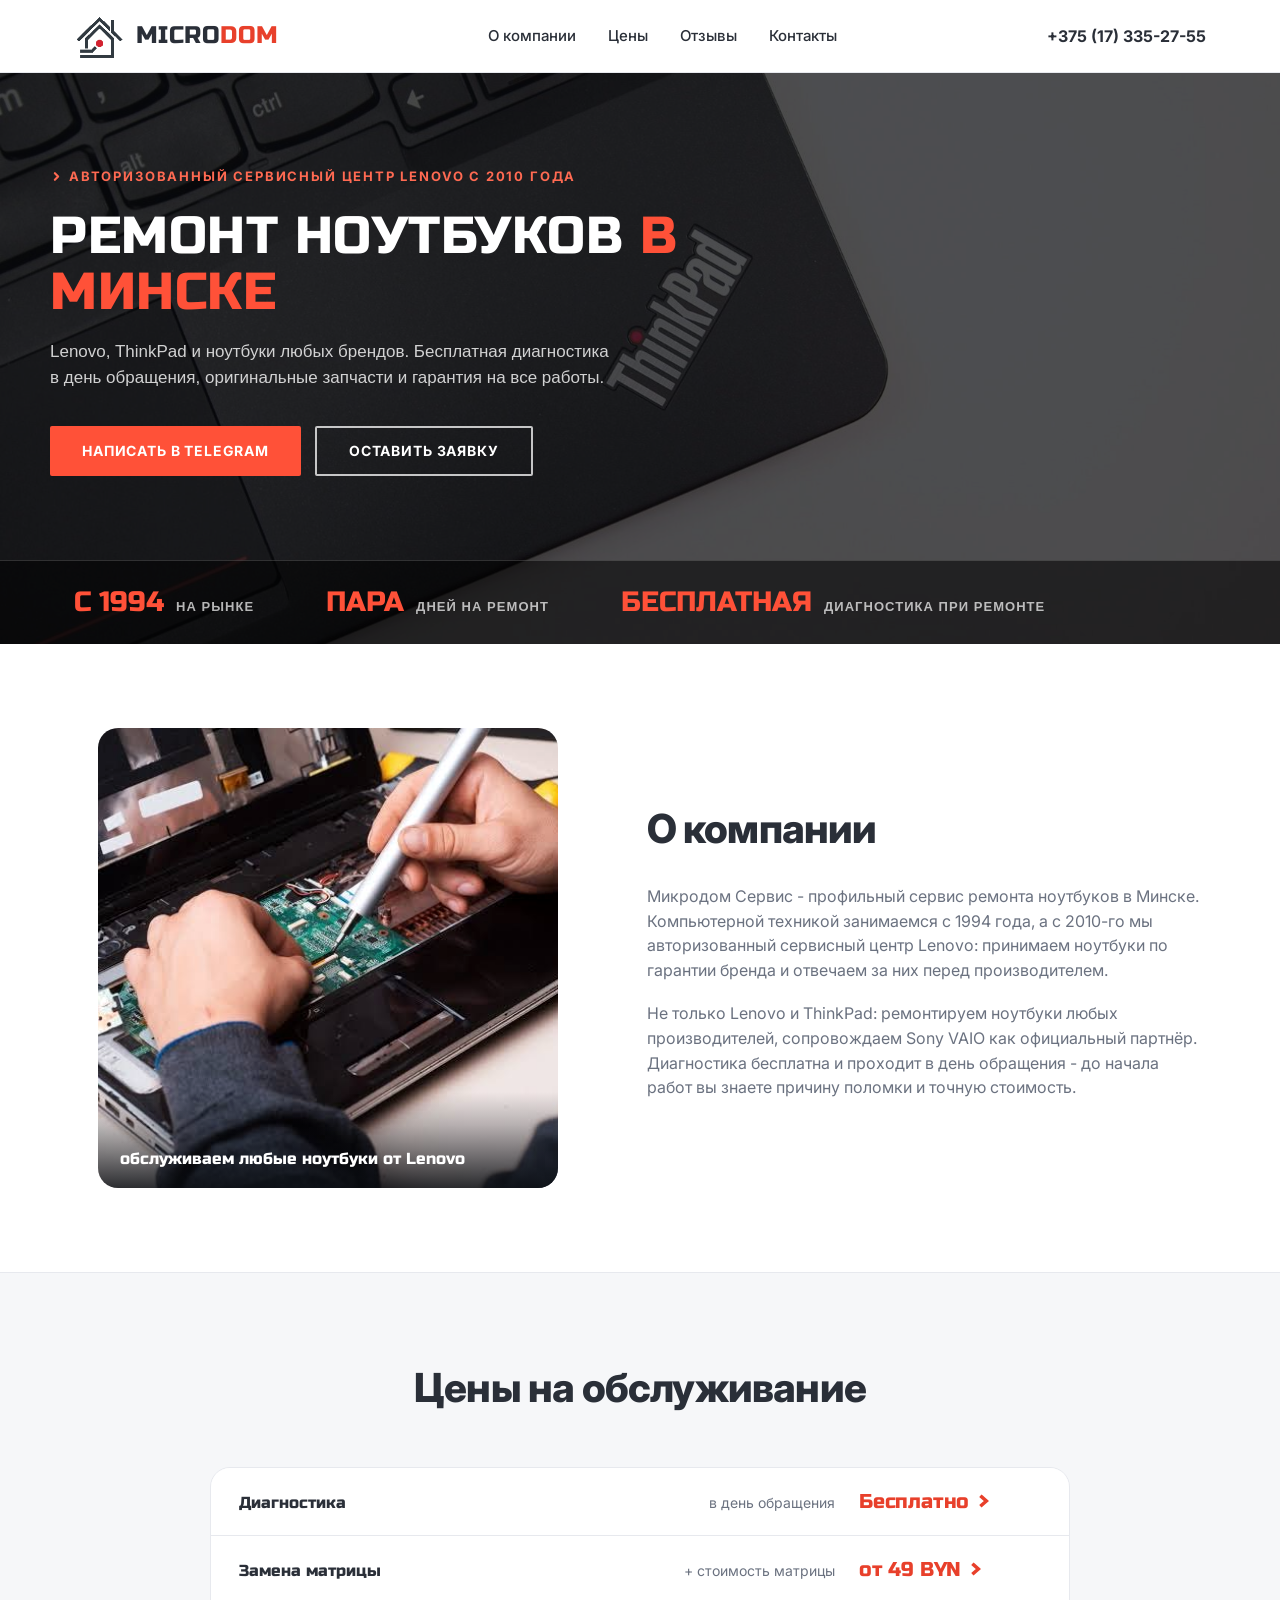
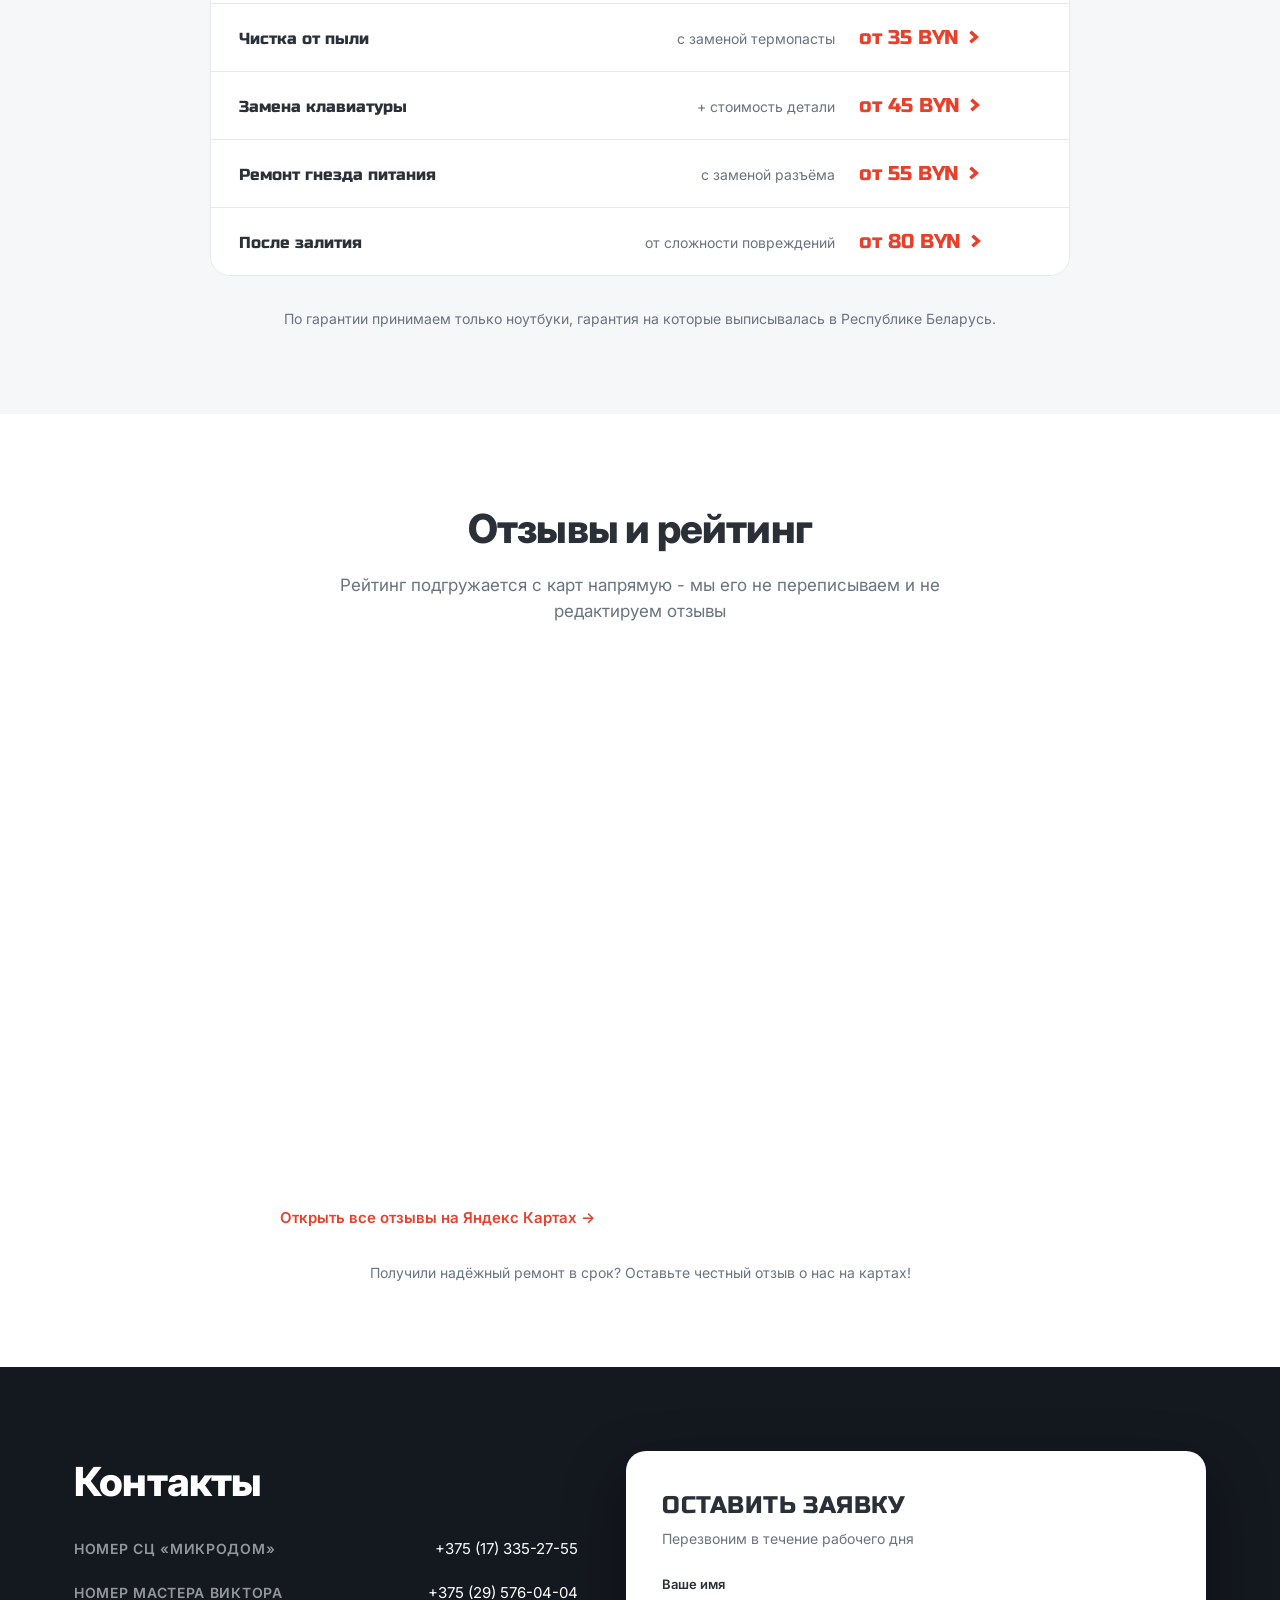
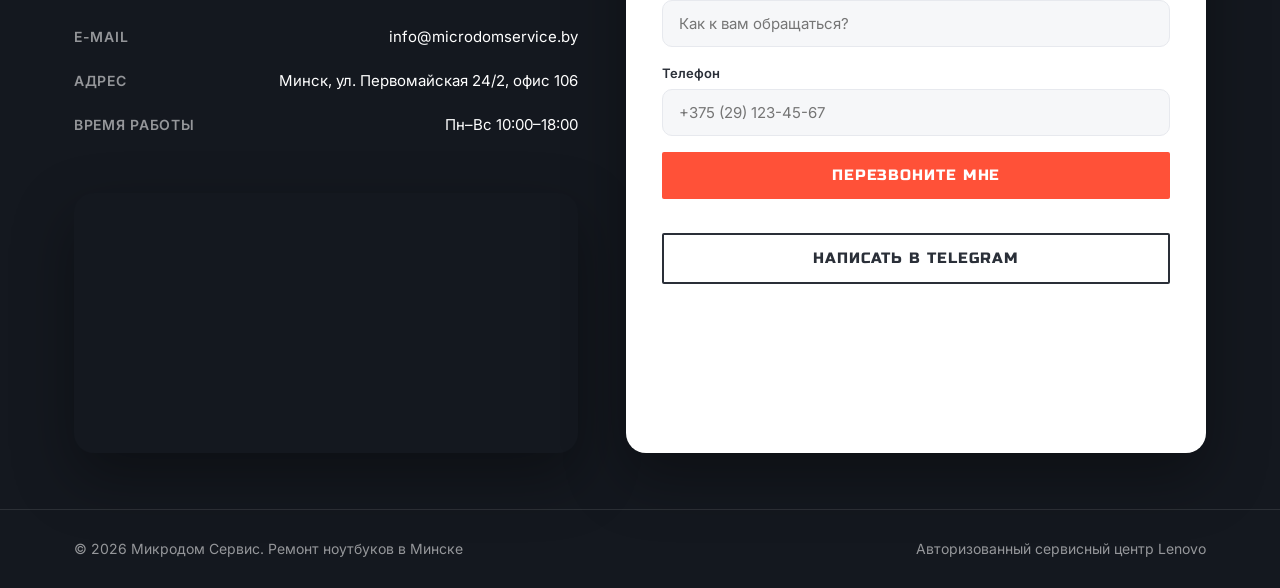
==== commit 63c4f5c9: "adaptation" ====
--- a/index.html
+++ b/index.html
@@ -105,8 +105,8 @@
           <h1 class="hero__title">Ремонт ноутбуков <span>в Минске</span></h1>
           <p class="hero__subtitle">Lenovo, ThinkPad и ноутбуки любых брендов. Бесплатная диагностика в день обращения, оригинальные запчасти и гарантия на все работы.</p>
           <div class="hero__actions">
-            <a href="#contacts" class="btn btn--hero-accent">Оставить заявку</a>
-            <a href="#prices" class="btn btn--hero-ghost">Посмотреть цены</a>
+            <a class="btn btn--hero-accent" href="https://t.me/YOUR_TELEGRAM_USERNAME?text=%D0%97%D0%B4%D1%80%D0%B0%D0%B2%D1%81%D1%82%D0%B2%D1%83%D0%B9%D1%82%D0%B5%2C%20%D0%BD%D1%83%D0%B6%D0%BD%D0%B0%20%D0%BE%D1%86%D0%B5%D0%BD%D0%BA%D0%B0%20%D1%80%D0%B5%D0%BC%D0%BE%D0%BD%D1%82%D0%B0%20%D0%BD%D0%BE%D1%83%D1%82%D0%B1%D1%83%D0%BA%D0%B0" target="_blank" rel="noopener">Написать в Telegram</a>
+            <a href="#contacts" class="btn btn--hero-ghost">Оставить заявку</a>
           </div>
         </div>
       </div>
@@ -248,20 +248,10 @@
               <span class="field__label">Телефон</span>
               <input class="field__input" type="tel" name="phone" placeholder="+375 (29) 123-45-67" required>
             </label>
-            <label class="field">
-              <span class="field__label">E-mail <span class="field__optional">(необязательно)</span></span>
-              <input class="field__input" type="email" name="email" placeholder="you@example.com">
-            </label>
-            <label class="field">
-              <span class="field__label">Модель ноутбука</span>
-              <input class="field__input" type="text" name="device" placeholder="Например, Lenovo IdeaPad 320">
-            </label>
-            <label class="field">
-              <span class="field__label">Что случилось?</span>
-              <textarea class="field__input" name="message" rows="3" placeholder="Кратко опишите проблему"></textarea>
-            </label>
-            <button class="btn btn--accent btn--full" type="submit">Отправить заявку</button>
+            <button class="btn btn--accent btn--full" type="submit">Перезвоните мне</button>
             <p class="contact-form__status" id="formStatus"></p>
+            <!-- TODO: замените YOUR_TELEGRAM_USERNAME на ваш ник в Telegram -->
+            <a class="btn btn--ghost btn--full contact-form__tg" href="https://t.me/YOUR_TELEGRAM_USERNAME?text=%D0%97%D0%B4%D1%80%D0%B0%D0%B2%D1%81%D1%82%D0%B2%D1%83%D0%B9%D1%82%D0%B5%2C%20%D0%BD%D1%83%D0%B6%D0%BD%D0%B0%20%D0%BE%D1%86%D0%B5%D0%BD%D0%BA%D0%B0%20%D1%80%D0%B5%D0%BC%D0%BE%D0%BD%D1%82%D0%B0%20%D0%BD%D0%BE%D1%83%D1%82%D0%B1%D1%83%D0%BA%D0%B0" target="_blank" rel="noopener">Написать в Telegram</a>
           </form>
       </div>
     </div>
--- a/styles.css
+++ b/styles.css
@@ -747,6 +747,40 @@
   font-weight: 700;
 }
 
+/* ===== Оценка стоимости (калькулятор) ===== */
+.estimate__select {
+  display: block;
+  width: 100%;
+  font-family: var(--font);
+  font-size: 14px;
+  padding: 12px 14px;
+  border: 1px solid var(--line);
+  border-radius: 10px;
+  background: var(--bg-soft);
+  color: var(--dark);
+  margin-bottom: 10px;
+}
+
+.estimate__select:focus {
+  outline: none;
+  border-color: var(--accent);
+}
+
+.estimate__price {
+  font-family: 'Russo One', Arial, sans-serif;
+  font-weight: 400;
+  font-size: 28px;
+  color: var(--accent);
+  margin: 4px 0 14px;
+  letter-spacing: -0.02em;
+  min-height: 30px;
+}
+
+.estimate__link--off {
+  opacity: 0.6;
+  pointer-events: none;
+}
+
 /* ===== Reviews ===== */
 .reviews {
   padding: 84px 0;
@@ -894,13 +928,40 @@
   color: #ffb09f;
 }
 
-.contacts .btn--ghost {
-  color: #fff;
-  border-color: rgba(255, 255, 255, 0.3);
-}
-
-.contacts .btn--ghost:hover {
-  border-color: #fff;
+.contacts__form-wrap .btn--accent {
+  background: #ff5138;
+  border-radius: 2px;
+  box-shadow: none;
+  font-family: 'Russo One', Arial, sans-serif;
+  font-weight: 400;
+  text-transform: uppercase;
+  letter-spacing: 0.06em;
+  font-size: 15px;
+  padding: 16px 24px;
+}
+
+.contacts__form-wrap .btn--accent:hover {
+  background: #e5402a;
+  transform: none;
+}
+
+.contacts__form-wrap .btn--ghost {
+  color: var(--dark);
+  border: 2px solid var(--dark);
+  border-radius: 2px;
+  font-family: 'Russo One', Arial, sans-serif;
+  font-weight: 400;
+  text-transform: uppercase;
+  letter-spacing: 0.06em;
+  font-size: 15px;
+  padding: 16px 24px;
+}
+
+.contacts__form-wrap .btn--ghost:hover {
+  border-color: #ff5138;
+  color: #ff5138;
+  transform: none;
+  box-shadow: none;
 }
 
 /* ===== Contact form ===== */
@@ -913,8 +974,11 @@
 }
 
 .contact-form__title {
-  font-size: 22px;
-  font-weight: 800;
+  font-family: 'Russo One', Arial, sans-serif;
+  font-weight: 400;
+  text-transform: uppercase;
+  letter-spacing: 0.02em;
+  font-size: 24px;
   color: var(--dark);
   margin-bottom: 4px;
 }
@@ -1414,8 +1478,4 @@
   .field__input {
     background: var(--bg-soft);
   }
-
-  .contacts .btn--ghost {
-    border-color: rgba(255, 255, 255, 0.25);
-  }
 }
--- a/styles.css
+++ b/styles.css
@@ -747,6 +747,40 @@
   font-weight: 700;
 }
 
+/* ===== Оценка стоимости (калькулятор) ===== */
+.estimate__select {
+  display: block;
+  width: 100%;
+  font-family: var(--font);
+  font-size: 14px;
+  padding: 12px 14px;
+  border: 1px solid var(--line);
+  border-radius: 10px;
+  background: var(--bg-soft);
+  color: var(--dark);
+  margin-bottom: 10px;
+}
+
+.estimate__select:focus {
+  outline: none;
+  border-color: var(--accent);
+}
+
+.estimate__price {
+  font-family: 'Russo One', Arial, sans-serif;
+  font-weight: 400;
+  font-size: 28px;
+  color: var(--accent);
+  margin: 4px 0 14px;
+  letter-spacing: -0.02em;
+  min-height: 30px;
+}
+
+.estimate__link--off {
+  opacity: 0.6;
+  pointer-events: none;
+}
+
 /* ===== Reviews ===== */
 .reviews {
   padding: 84px 0;
@@ -894,13 +928,40 @@
   color: #ffb09f;
 }
 
-.contacts .btn--ghost {
-  color: #fff;
-  border-color: rgba(255, 255, 255, 0.3);
-}
-
-.contacts .btn--ghost:hover {
-  border-color: #fff;
+.contacts__form-wrap .btn--accent {
+  background: #ff5138;
+  border-radius: 2px;
+  box-shadow: none;
+  font-family: 'Russo One', Arial, sans-serif;
+  font-weight: 400;
+  text-transform: uppercase;
+  letter-spacing: 0.06em;
+  font-size: 15px;
+  padding: 16px 24px;
+}
+
+.contacts__form-wrap .btn--accent:hover {
+  background: #e5402a;
+  transform: none;
+}
+
+.contacts__form-wrap .btn--ghost {
+  color: var(--dark);
+  border: 2px solid var(--dark);
+  border-radius: 2px;
+  font-family: 'Russo One', Arial, sans-serif;
+  font-weight: 400;
+  text-transform: uppercase;
+  letter-spacing: 0.06em;
+  font-size: 15px;
+  padding: 16px 24px;
+}
+
+.contacts__form-wrap .btn--ghost:hover {
+  border-color: #ff5138;
+  color: #ff5138;
+  transform: none;
+  box-shadow: none;
 }
 
 /* ===== Contact form ===== */
@@ -913,8 +974,11 @@
 }
 
 .contact-form__title {
-  font-size: 22px;
-  font-weight: 800;
+  font-family: 'Russo One', Arial, sans-serif;
+  font-weight: 400;
+  text-transform: uppercase;
+  letter-spacing: 0.02em;
+  font-size: 24px;
   color: var(--dark);
   margin-bottom: 4px;
 }
@@ -1414,8 +1478,4 @@
   .field__input {
     background: var(--bg-soft);
   }
-
-  .contacts .btn--ghost {
-    border-color: rgba(255, 255, 255, 0.25);
-  }
 }
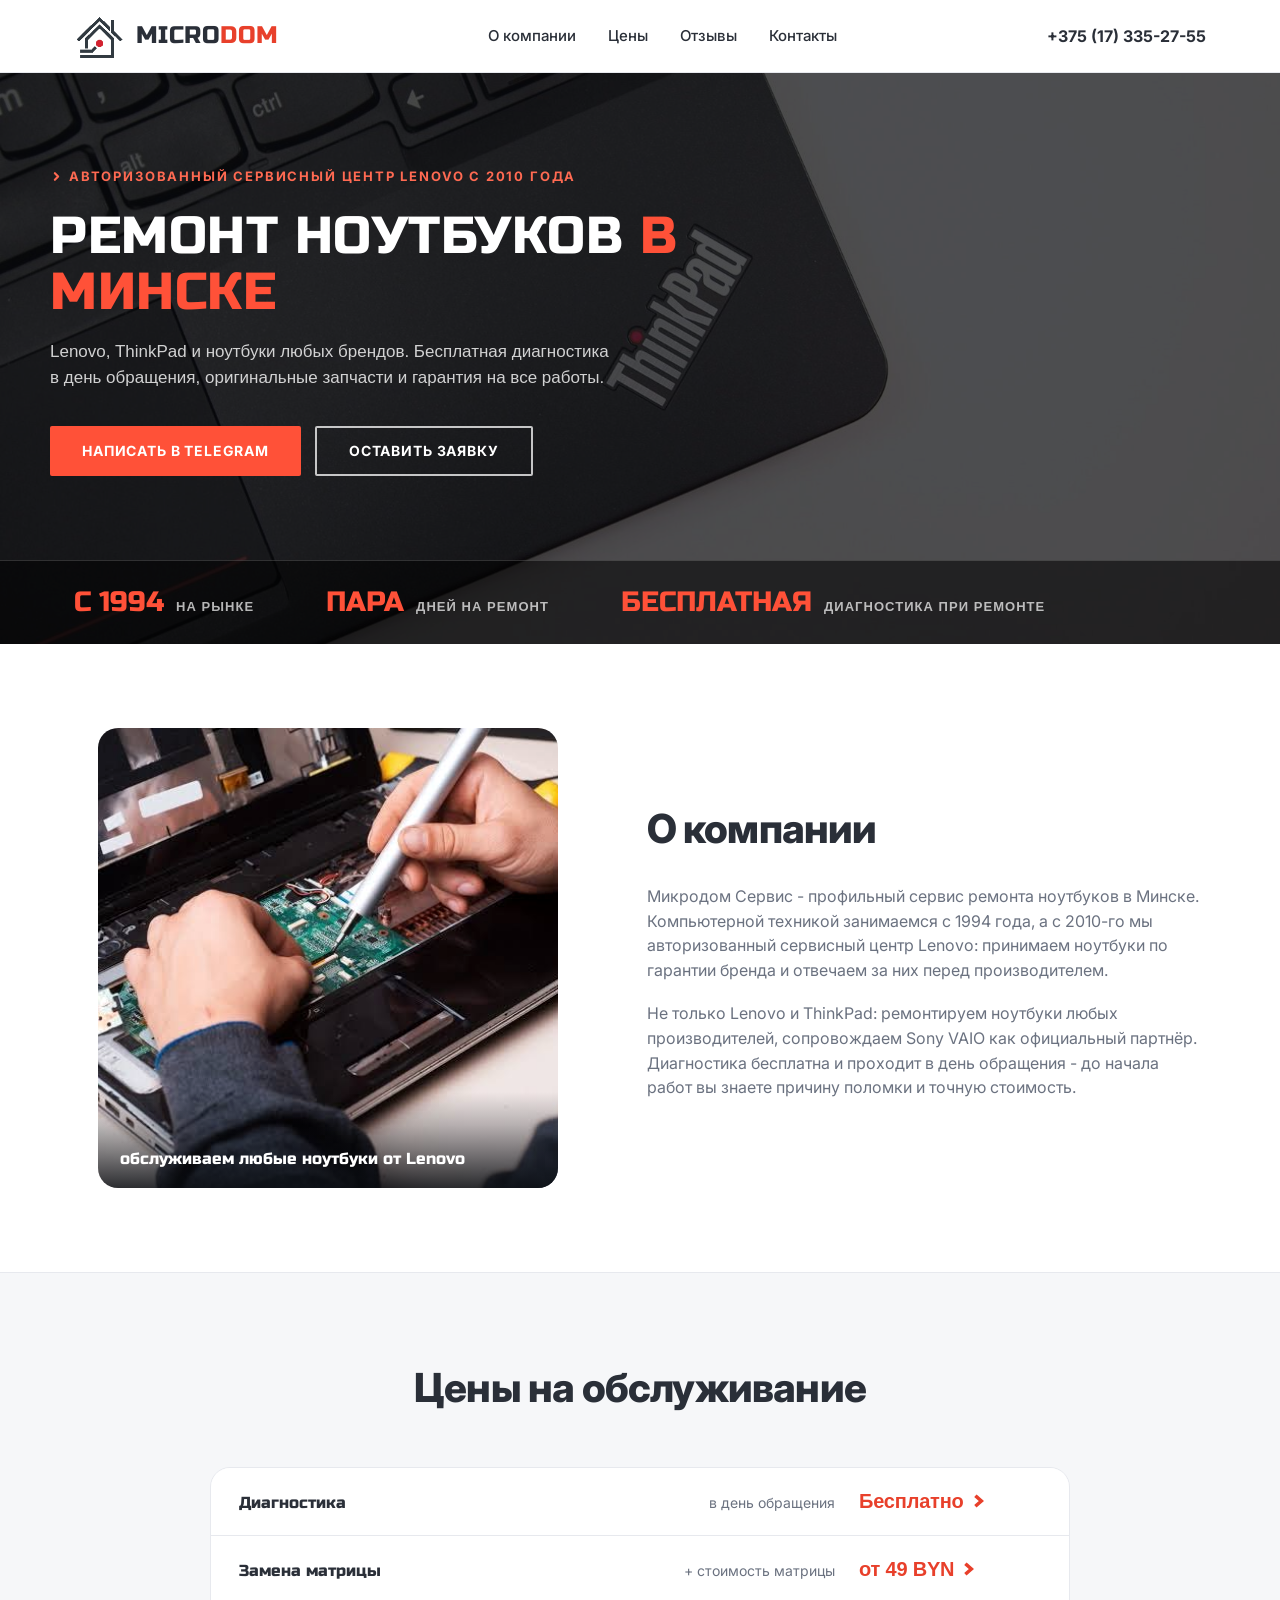
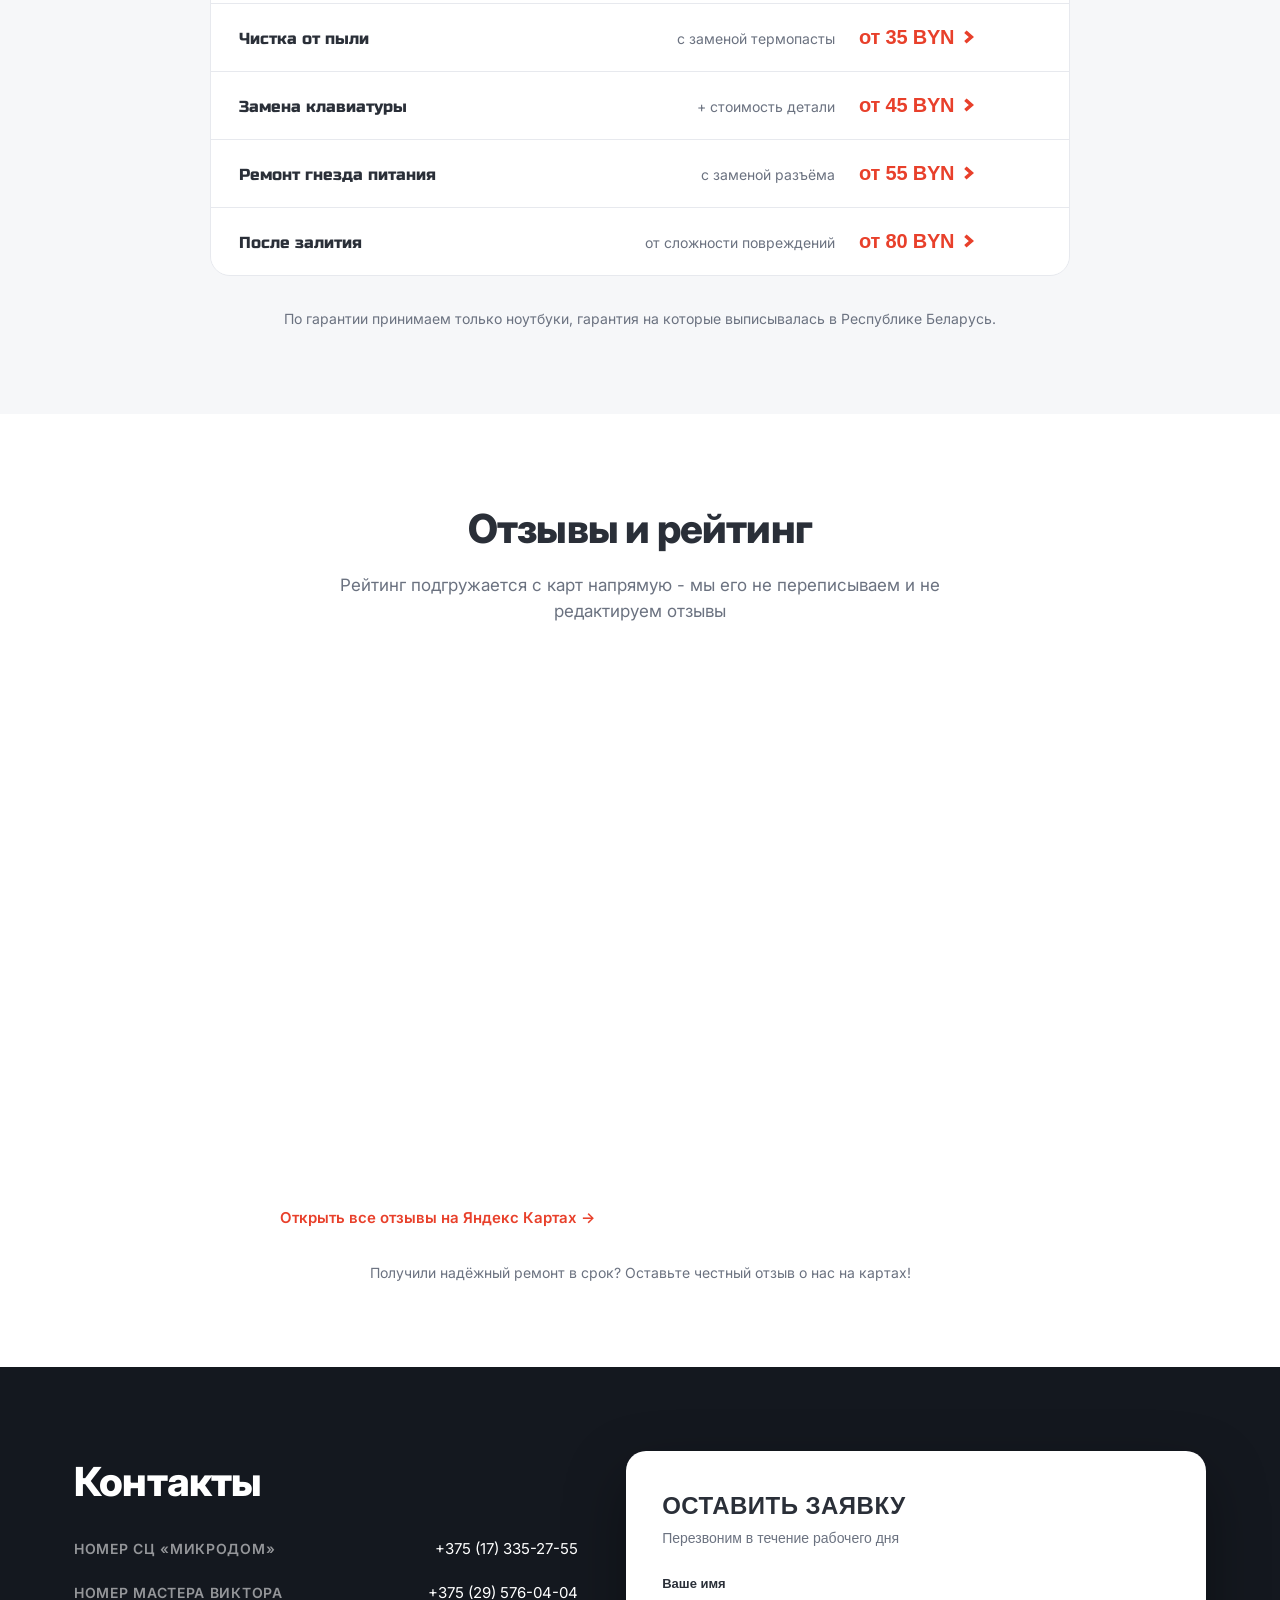
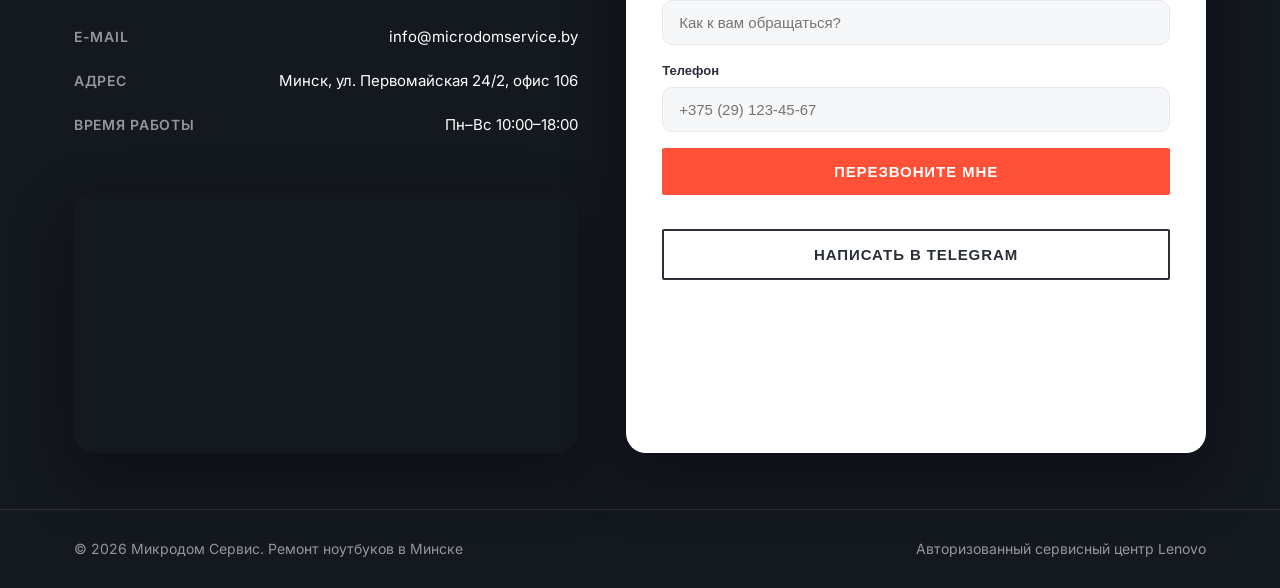
==== commit c3f89a2a: "helvetica: prices column and contact form; telegram: @flex934 links" ====
--- a/index.html
+++ b/index.html
@@ -105,7 +105,7 @@
           <h1 class="hero__title">Ремонт ноутбуков <span>в Минске</span></h1>
           <p class="hero__subtitle">Lenovo, ThinkPad и ноутбуки любых брендов. Бесплатная диагностика в день обращения, оригинальные запчасти и гарантия на все работы.</p>
           <div class="hero__actions">
-            <a class="btn btn--hero-accent" href="https://t.me/YOUR_TELEGRAM_USERNAME?text=%D0%97%D0%B4%D1%80%D0%B0%D0%B2%D1%81%D1%82%D0%B2%D1%83%D0%B9%D1%82%D0%B5%2C%20%D0%BD%D1%83%D0%B6%D0%BD%D0%B0%20%D0%BE%D1%86%D0%B5%D0%BD%D0%BA%D0%B0%20%D1%80%D0%B5%D0%BC%D0%BE%D0%BD%D1%82%D0%B0%20%D0%BD%D0%BE%D1%83%D1%82%D0%B1%D1%83%D0%BA%D0%B0" target="_blank" rel="noopener">Написать в Telegram</a>
+            <a class="btn btn--hero-accent" href="https://t.me/flex934?text=%D0%97%D0%B4%D1%80%D0%B0%D0%B2%D1%81%D1%82%D0%B2%D1%83%D0%B9%D1%82%D0%B5%2C%20%D0%BD%D1%83%D0%B6%D0%BD%D0%B0%20%D0%BE%D1%86%D0%B5%D0%BD%D0%BA%D0%B0%20%D1%80%D0%B5%D0%BC%D0%BE%D0%BD%D1%82%D0%B0%20%D0%BD%D0%BE%D1%83%D1%82%D0%B1%D1%83%D0%BA%D0%B0" target="_blank" rel="noopener">Написать в Telegram</a>
             <a href="#contacts" class="btn btn--hero-ghost">Оставить заявку</a>
           </div>
         </div>
@@ -250,8 +250,8 @@
             </label>
             <button class="btn btn--accent btn--full" type="submit">Перезвоните мне</button>
             <p class="contact-form__status" id="formStatus"></p>
-            <!-- TODO: замените YOUR_TELEGRAM_USERNAME на ваш ник в Telegram -->
-            <a class="btn btn--ghost btn--full contact-form__tg" href="https://t.me/YOUR_TELEGRAM_USERNAME?text=%D0%97%D0%B4%D1%80%D0%B0%D0%B2%D1%81%D1%82%D0%B2%D1%83%D0%B9%D1%82%D0%B5%2C%20%D0%BD%D1%83%D0%B6%D0%BD%D0%B0%20%D0%BE%D1%86%D0%B5%D0%BD%D0%BA%D0%B0%20%D1%80%D0%B5%D0%BC%D0%BE%D0%BD%D1%82%D0%B0%20%D0%BD%D0%BE%D1%83%D1%82%D0%B1%D1%83%D0%BA%D0%B0" target="_blank" rel="noopener">Написать в Telegram</a>
+            <!-- Telegram-ссылки ведут на @flex934 -->
+            <a class="btn btn--ghost btn--full contact-form__tg" href="https://t.me/flex934?text=%D0%97%D0%B4%D1%80%D0%B0%D0%B2%D1%81%D1%82%D0%B2%D1%83%D0%B9%D1%82%D0%B5%2C%20%D0%BD%D1%83%D0%B6%D0%BD%D0%B0%20%D0%BE%D1%86%D0%B5%D0%BD%D0%BA%D0%B0%20%D1%80%D0%B5%D0%BC%D0%BE%D0%BD%D1%82%D0%B0%20%D0%BD%D0%BE%D1%83%D1%82%D0%B1%D1%83%D0%BA%D0%B0" target="_blank" rel="noopener">Написать в Telegram</a>
           </form>
       </div>
     </div>
--- a/styles.css
+++ b/styles.css
@@ -430,8 +430,8 @@
 }
 
 .price-row__price {
-  font-family: 'Russo One', Arial, sans-serif;
-  font-weight: 400;
+  font-family: 'Helvetica Neue', Helvetica, Arial, sans-serif;
+  font-weight: 700;
   font-size: 20px;
   color: var(--accent);
   letter-spacing: -0.01em;
@@ -1054,6 +1054,39 @@
 
 .contact-form__status.err {
   color: var(--accent);
+}
+
+/* ===== Helvetica в форме заявки ===== */
+.contacts__form-wrap {
+  font-family: 'Helvetica Neue', Helvetica, Arial, sans-serif;
+}
+
+.contacts__form-wrap .contact-form__title {
+  font-family: 'Helvetica Neue', Helvetica, Arial, sans-serif;
+  font-weight: 700;
+}
+
+.contacts__form-wrap .contact-form__subtitle,
+.contacts__form-wrap .contact-form__status {
+  font-family: 'Helvetica Neue', Helvetica, Arial, sans-serif;
+}
+
+.contacts__form-wrap .field__label {
+  font-family: 'Helvetica Neue', Helvetica, Arial, sans-serif;
+}
+
+.contacts__form-wrap .field__input {
+  font-family: 'Helvetica Neue', Helvetica, Arial, sans-serif;
+}
+
+.contacts__form-wrap .btn--accent {
+  font-family: 'Helvetica Neue', Helvetica, Arial, sans-serif;
+  font-weight: 600;
+}
+
+.contacts__form-wrap .btn--ghost {
+  font-family: 'Helvetica Neue', Helvetica, Arial, sans-serif;
+  font-weight: 600;
 }
 
 /* ===== Footer ===== */
--- a/styles.css
+++ b/styles.css
@@ -430,8 +430,8 @@
 }
 
 .price-row__price {
-  font-family: 'Russo One', Arial, sans-serif;
-  font-weight: 400;
+  font-family: 'Helvetica Neue', Helvetica, Arial, sans-serif;
+  font-weight: 700;
   font-size: 20px;
   color: var(--accent);
   letter-spacing: -0.01em;
@@ -1054,6 +1054,39 @@
 
 .contact-form__status.err {
   color: var(--accent);
+}
+
+/* ===== Helvetica в форме заявки ===== */
+.contacts__form-wrap {
+  font-family: 'Helvetica Neue', Helvetica, Arial, sans-serif;
+}
+
+.contacts__form-wrap .contact-form__title {
+  font-family: 'Helvetica Neue', Helvetica, Arial, sans-serif;
+  font-weight: 700;
+}
+
+.contacts__form-wrap .contact-form__subtitle,
+.contacts__form-wrap .contact-form__status {
+  font-family: 'Helvetica Neue', Helvetica, Arial, sans-serif;
+}
+
+.contacts__form-wrap .field__label {
+  font-family: 'Helvetica Neue', Helvetica, Arial, sans-serif;
+}
+
+.contacts__form-wrap .field__input {
+  font-family: 'Helvetica Neue', Helvetica, Arial, sans-serif;
+}
+
+.contacts__form-wrap .btn--accent {
+  font-family: 'Helvetica Neue', Helvetica, Arial, sans-serif;
+  font-weight: 600;
+}
+
+.contacts__form-wrap .btn--ghost {
+  font-family: 'Helvetica Neue', Helvetica, Arial, sans-serif;
+  font-weight: 600;
 }
 
 /* ===== Footer ===== */
